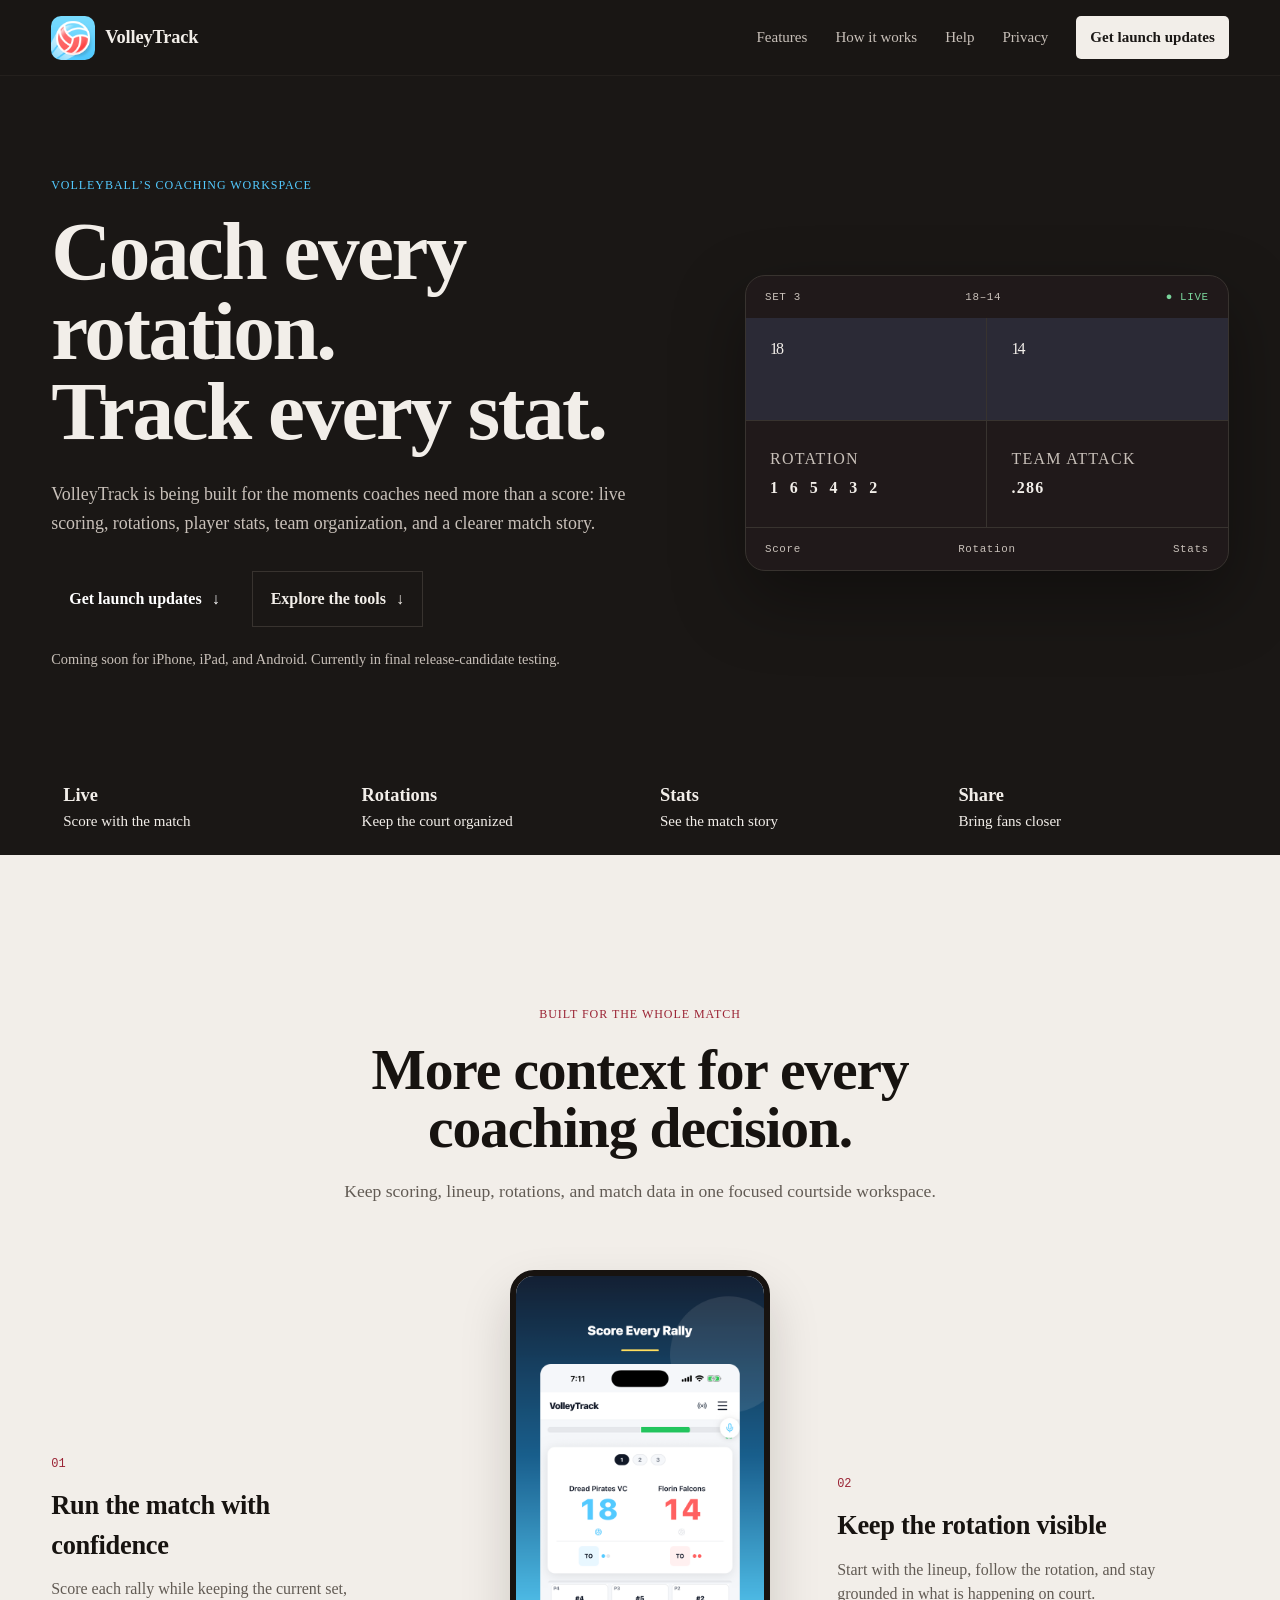
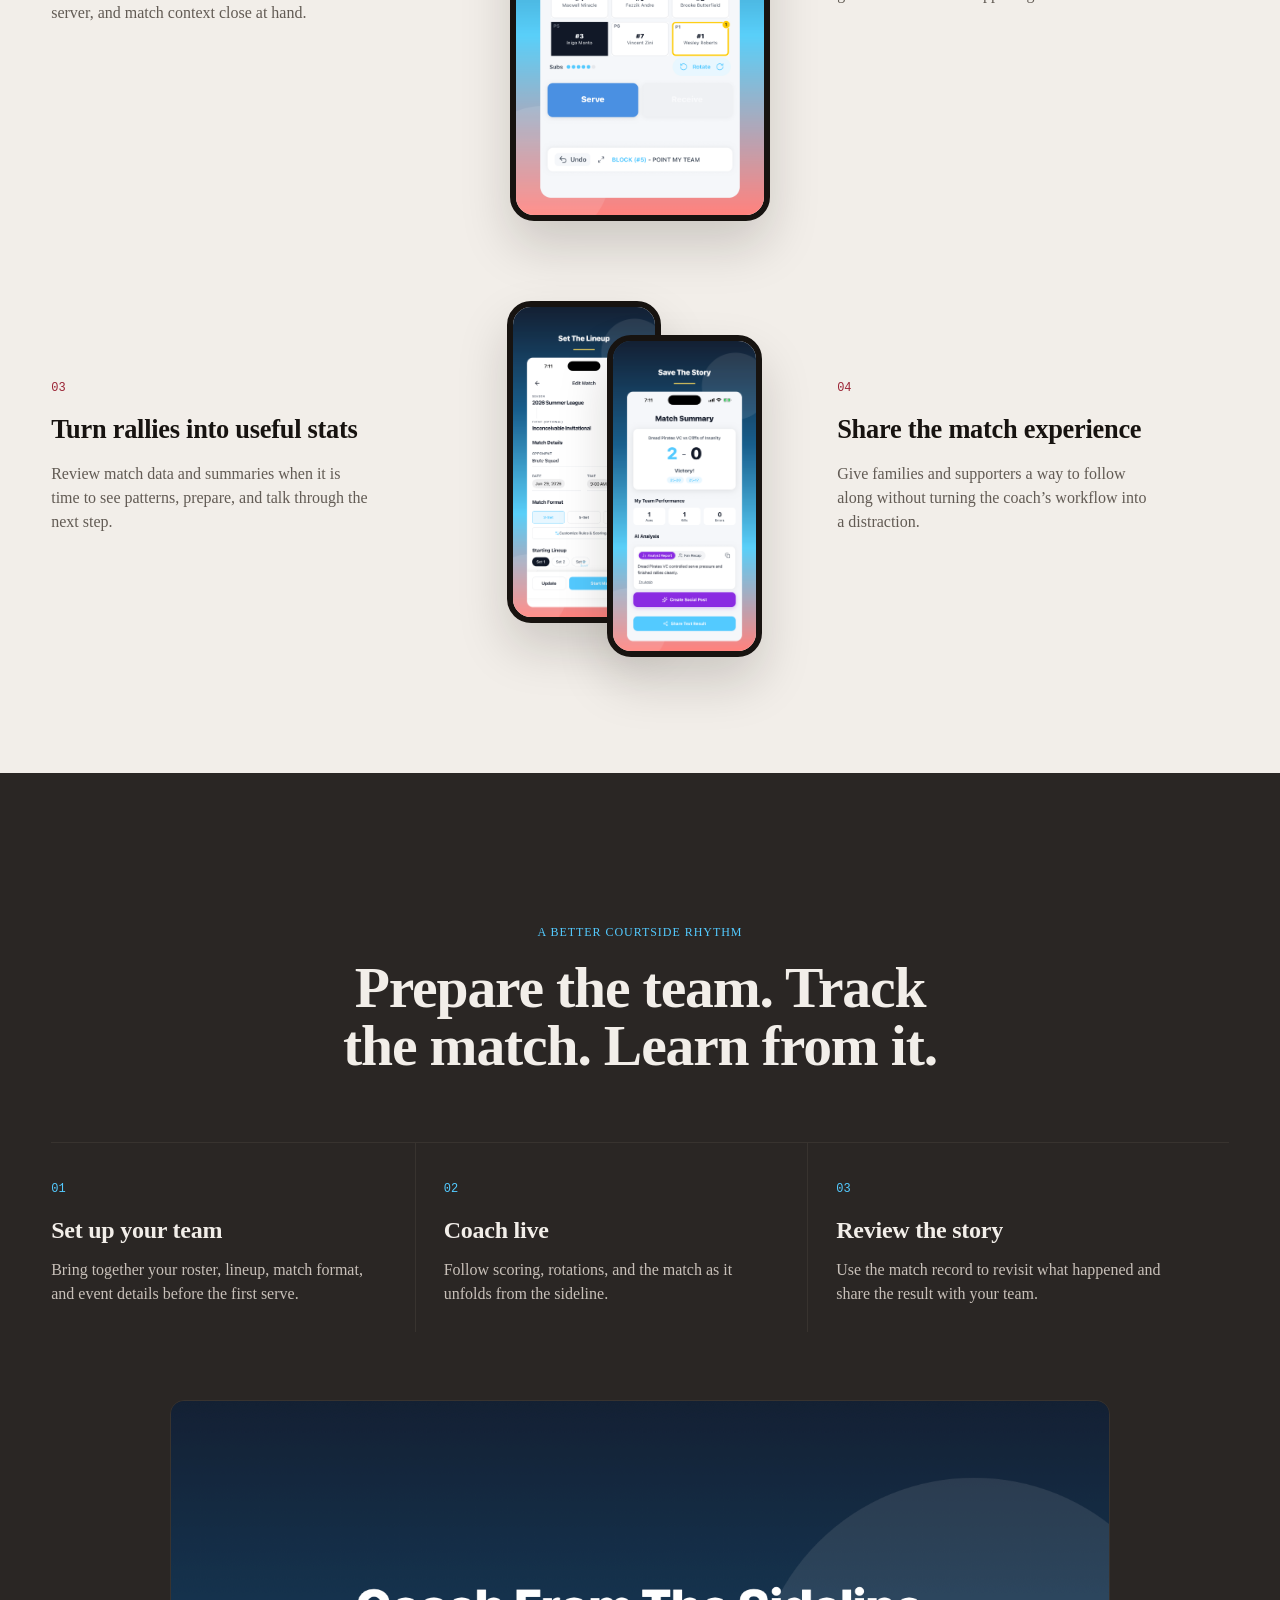
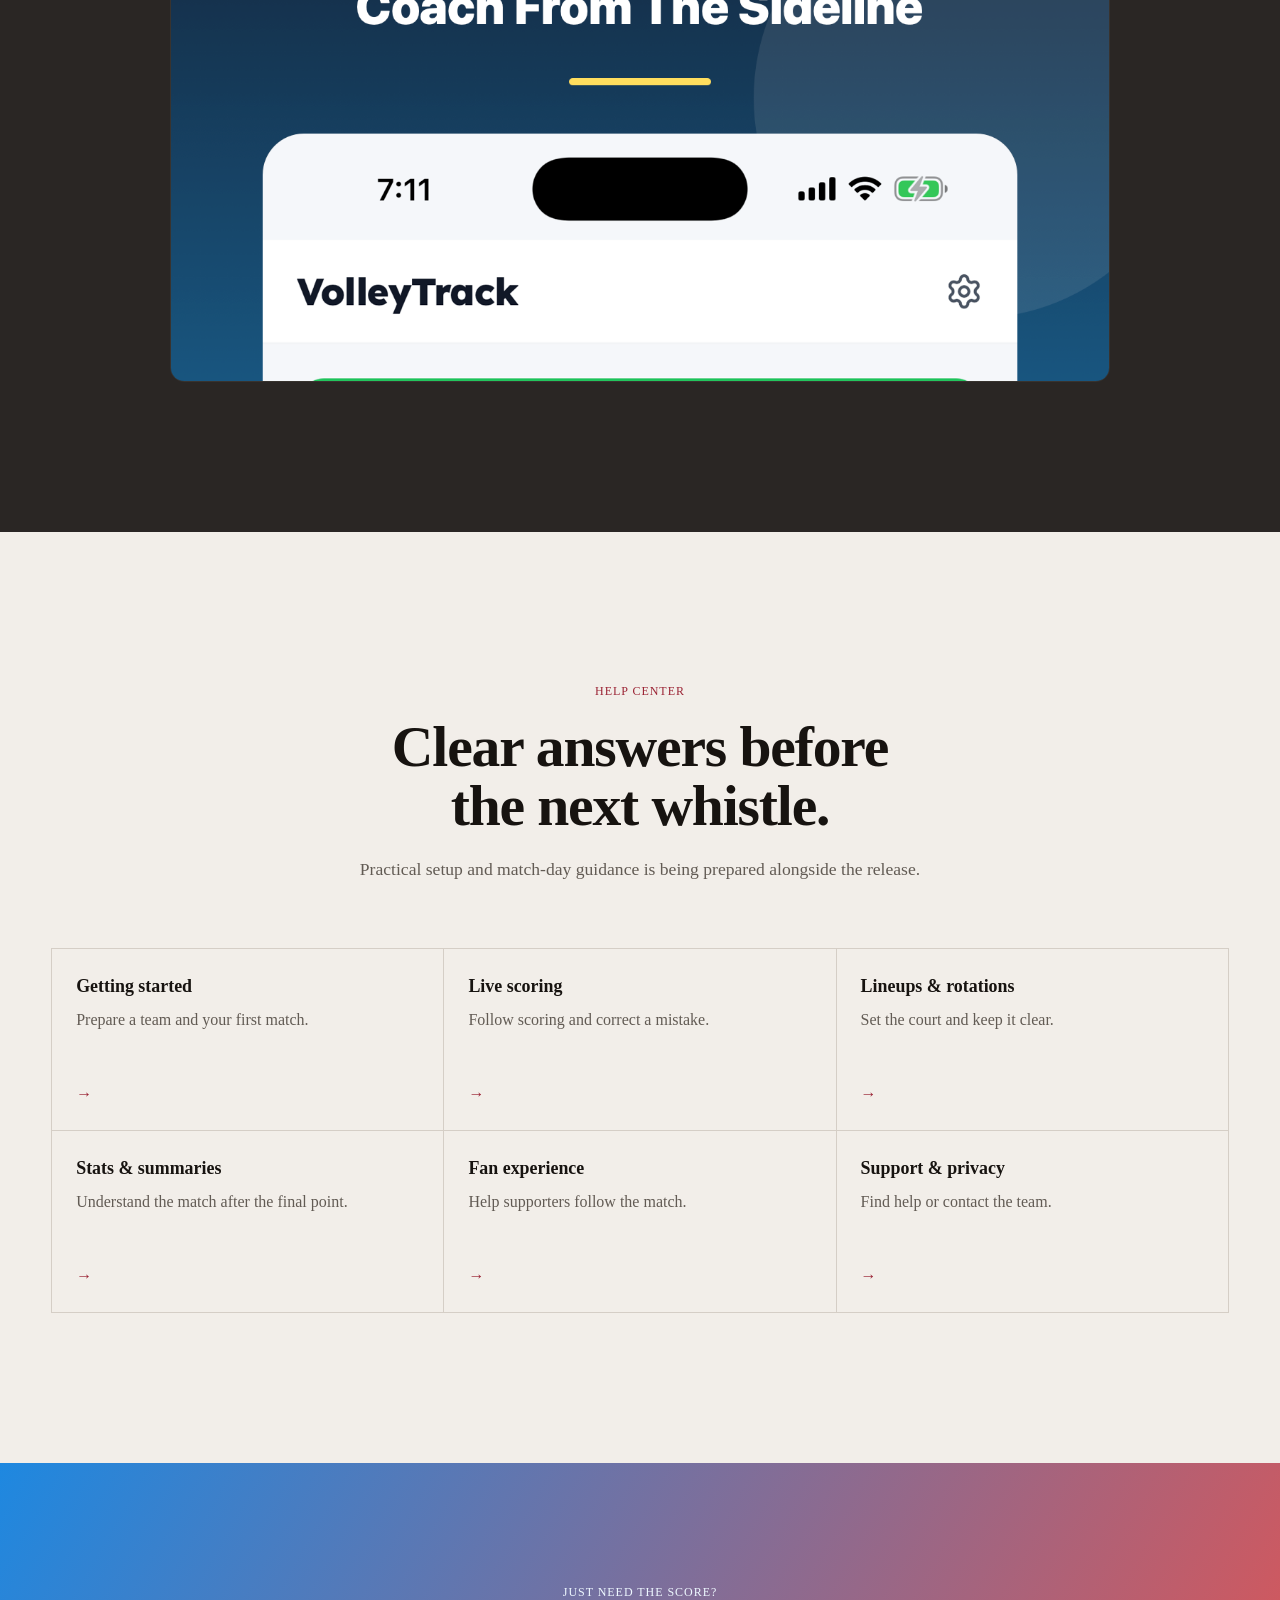
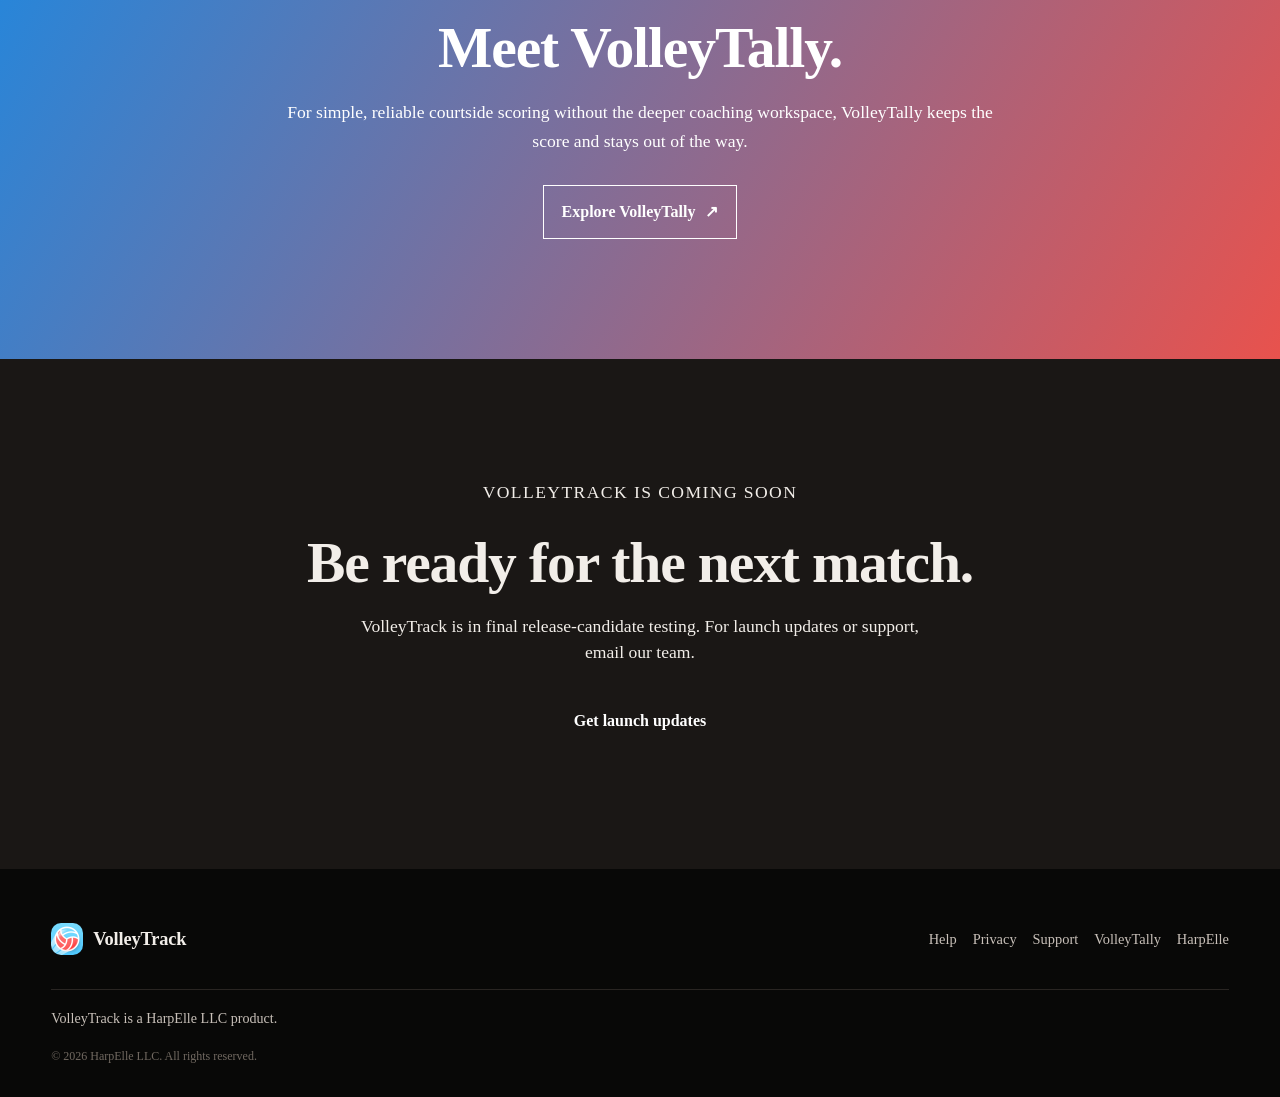
==== index.html @ b3ef06df "Publish VolleyTrack standalone site" ====
<!doctype html>
<html lang="en"><head><meta charset="utf-8"><meta name="viewport" content="width=device-width,initial-scale=1"><title>VolleyTrack | Volleyball stats, rotations, and live match tools</title><meta name="description" content="VolleyTrack is the upcoming volleyball coaching app for live scoring, rotations, player stats, match summaries, and sharing live match updates."><link rel="canonical" href="https://volleytrackapp.com/"><meta property="og:type" content="website"><meta property="og:url" content="https://volleytrackapp.com/"><meta property="og:title" content="VolleyTrack | Coach every rotation. Track every stat."><meta property="og:description" content="An upcoming volleyball coaching workspace for live scoring, rotations, stats, and match sharing."><meta name="theme-color" content="#1a1715"><link rel="icon" href="assets/images/volleytrack-icon.png"><link rel="stylesheet" href="assets/site.css"><script type="application/ld+json">{"@context":"https://schema.org","@graph":[{"@type":"Organization","name":"HarpElle LLC","url":"https://harpelle.com/"},{"@type":"SoftwareApplication","name":"VolleyTrack","applicationCategory":"SportsApplication","operatingSystem":"iOS, iPadOS, Android","url":"https://volleytrackapp.com/","description":"An upcoming volleyball coaching app for live scoring, rotations, team management, and match statistics."},{"@type":"FAQPage","mainEntity":[{"@type":"Question","name":"When will VolleyTrack be available?","acceptedAnswer":{"@type":"Answer","text":"VolleyTrack is in final release-candidate testing. Sign up for launch updates and we will share availability when it is ready."}},{"@type":"Question","name":"Is VolleyTrack for coaches?","acceptedAnswer":{"@type":"Answer","text":"VolleyTrack is designed for coaches and teams that want deeper match tracking, rotations, and statistics."}}]}]}</script></head>
<body><a class="skip-link" href="#main">Skip to content</a><header class="site-header"><a class="brand" href="/"><img src="assets/images/volleytrack-icon.png" alt="" width="44" height="44"><span>VolleyTrack</span></a><button class="menu-toggle" aria-expanded="false" aria-controls="main-nav">Menu</button><nav id="main-nav" aria-label="Main navigation"><a href="#features">Features</a><a href="#how-it-works">How it works</a><a href="help/">Help</a><a href="privacy/">Privacy</a><a class="nav-cta" href="#notify">Get launch updates</a></nav></header>
<main id="main"><section class="hero"><div class="hero-copy"><p class="hero-kicker">Volleyball’s coaching workspace</p><h1>Coach every rotation.<br>Track every stat.</h1><p class="hero-deck">VolleyTrack is being built for the moments coaches need more than a score: live scoring, rotations, player stats, team organization, and a clearer match story.</p><div class="hero-actions"><a class="button button-primary" href="#notify">Get launch updates <span aria-hidden="true">↓</span></a><a class="button button-quiet" href="#features">Explore the tools <span aria-hidden="true">↓</span></a></div><p class="coming-soon">Coming soon for iPhone, iPad, and Android. Currently in final release-candidate testing.</p></div><div class="hero-scoreboard track-board" aria-label="VolleyTrack match dashboard preview"><div class="scoreboard-top"><span>SET 3</span><span>18–14</span><span class="live">● LIVE</span></div><div class="track-grid"><strong>18</strong><strong>14</strong><div>ROTATION<br><b>1&nbsp; 6&nbsp; 5&nbsp; 4&nbsp; 3&nbsp; 2</b></div><div>TEAM ATTACK<br><b>.286</b></div></div><div class="scoreboard-bottom"><span>Score</span><span>Rotation</span><span>Stats</span></div></div></section>
<section class="trust-strip"><ul><li><strong>Live</strong>Score with the match</li><li><strong>Rotations</strong>Keep the court organized</li><li><strong>Stats</strong>See the match story</li><li><strong>Share</strong>Bring fans closer</li></ul></section>
<section id="features" class="section feature-section"><div class="section-heading"><p class="section-label">Built for the whole match</p><h2>More context for every coaching decision.</h2><p>Keep scoring, lineup, rotations, and match data in one focused courtside workspace.</p></div><div class="feature-layout"><article class="feature-copy"><span class="feature-number">01</span><h3>Run the match with confidence</h3><p>Score each rally while keeping the current set, server, and match context close at hand.</p></article><figure class="phone-shot"><img src="assets/images/score-every-rally.png" alt="VolleyTrack live scoring screen"></figure><article class="feature-copy"><span class="feature-number">02</span><h3>Keep the rotation visible</h3><p>Start with the lineup, follow the rotation, and stay grounded in what is happening on court.</p></article></div><div class="feature-layout feature-layout-reverse"><article class="feature-copy"><span class="feature-number">03</span><h3>Turn rallies into useful stats</h3><p>Review match data and summaries when it is time to see patterns, prepare, and talk through the next step.</p></article><figure class="phone-shot phone-shot-pair"><img src="assets/images/set-the-lineup.png" alt="VolleyTrack lineup setup"><img src="assets/images/match-summary.png" alt="VolleyTrack match summary"></figure><article class="feature-copy"><span class="feature-number">04</span><h3>Share the match experience</h3><p>Give families and supporters a way to follow along without turning the coach’s workflow into a distraction.</p></article></div></section>
<section id="how-it-works" class="section dark-section"><div class="section-heading"><p class="section-label">A better courtside rhythm</p><h2>Prepare the team. Track the match. Learn from it.</h2></div><ol class="steps"><li><span>01</span><h3>Set up your team</h3><p>Bring together your roster, lineup, match format, and event details before the first serve.</p></li><li><span>02</span><h3>Coach live</h3><p>Follow scoring, rotations, and the match as it unfolds from the sideline.</p></li><li><span>03</span><h3>Review the story</h3><p>Use the match record to revisit what happened and share the result with your team.</p></li></ol><figure class="wide-shot"><img src="assets/images/coach-from-the-sideline.png" alt="VolleyTrack dashboard for coaching from the sideline"></figure></section>
<section id="help" class="section help-section"><div class="section-heading"><p class="section-label">Help center</p><h2>Clear answers before the next whistle.</h2><p>Practical setup and match-day guidance is being prepared alongside the release.</p></div><div class="help-grid"><a href="help/"><strong>Getting started</strong><span>Prepare a team and your first match.</span><b>→</b></a><a href="help/"><strong>Live scoring</strong><span>Follow scoring and correct a mistake.</span><b>→</b></a><a href="help/"><strong>Lineups &amp; rotations</strong><span>Set the court and keep it clear.</span><b>→</b></a><a href="help/"><strong>Stats &amp; summaries</strong><span>Understand the match after the final point.</span><b>→</b></a><a href="help/"><strong>Fan experience</strong><span>Help supporters follow the match.</span><b>→</b></a><a href="help/"><strong>Support &amp; privacy</strong><span>Find help or contact the team.</span><b>→</b></a></div></section>
<section class="volleytally-section"><div><p class="section-label">Just need the score?</p><h2>Meet VolleyTally.</h2><p>For simple, reliable courtside scoring without the deeper coaching workspace, VolleyTally keeps the score and stays out of the way.</p><a class="button button-outline" href="https://volleytallyapp.com" target="_blank" rel="noopener">Explore VolleyTally <span>↗</span></a></div></section><section id="notify" class="final-cta"><p class="section-label">VolleyTrack is coming soon</p><h2>Be ready for the next match.</h2><p>VolleyTrack is in final release-candidate testing. For launch updates or support, email our team.</p><a class="button button-primary" href="mailto:info@volleytrackapp.com?subject=VolleyTrack%20launch%20updates">Get launch updates</a></section></main>
<footer><div class="footer-main"><a class="brand" href="/"><img src="assets/images/volleytrack-icon.png" alt="" width="32" height="32"><span>VolleyTrack</span></a><div><a href="help/">Help</a><a href="privacy/">Privacy</a><a href="mailto:info@volleytrackapp.com">Support</a><a href="https://volleytallyapp.com" target="_blank" rel="noopener">VolleyTally</a><a href="https://harpelle.com/" target="_blank" rel="noopener">HarpElle</a></div></div><p>VolleyTrack is a HarpElle LLC product.</p><p class="footer-note">© 2026 HarpElle LLC. All rights reserved.</p></footer><script src="assets/site.js"></script></body></html>
---- assets/site.css ----
@import url('../tokens/colors.css');
@import url('../tokens/spacing.css');
@import url('../tokens/fonts.css');
@import url('../tokens/typography.css');
@import url('../tokens/elevation.css');

:root { --court:var(--bg-court); --surface:var(--surface-court); --raised:#1d1a18; --line:var(--border-court); --ink:var(--text-court); --muted:var(--text-court-muted); --red:var(--coral-fill); --blue:var(--azure-fill); --max:1180px; --pad:clamp(20px,4vw,56px); }
* { box-sizing:border-box; }
html { scroll-behavior:smooth; }
body { margin:0; background:var(--court); color:var(--ink); font-family:var(--font-ui); line-height:1.5; }
a { color:inherit; } img { max-width:100%; display:block; } .skip-link { position:fixed; z-index:20; top:10px; left:10px; transform:translateY(-150%); background:#fff; color:#000; padding:10px 14px; border-radius:6px; } .skip-link:focus { transform:none; }
.site-header { width:100%; margin:auto; padding-inline:max(var(--pad),calc((100vw - var(--max))/2)); display:flex; min-height:76px; align-items:center; justify-content:space-between; gap:30px; position:sticky; top:0; z-index:10; background:rgba(14,13,12,.94); backdrop-filter:blur(14px); border-bottom:1px solid rgba(42,37,33,.7); }
.brand { display:inline-flex; gap:10px; align-items:center; color:var(--ink); font-weight:700; text-decoration:none; letter-spacing:-.03em; font-size:1.15rem; } .brand img { border-radius:10px; }
nav { display:flex; gap:28px; align-items:center; } nav a { color:var(--muted); text-decoration:none; font-size:.94rem; } nav a:hover, nav a:focus-visible { color:var(--ink); } .nav-cta { padding:10px 14px; color:var(--court); background:var(--ink); border-radius:5px; font-weight:700; } .menu-toggle { display:none; }
.hero { width:min(var(--max),calc(100% - 2*var(--pad))); margin:0 auto; min-height:620px; display:grid; grid-template-columns:1.1fr .9fr; gap:clamp(40px,8vw,120px); align-items:center; padding:clamp(54px,8vw,100px) 0 90px; }
.hero-kicker,.section-label { color:var(--gold); font-size:.75rem; letter-spacing:.08em; margin:0 0 18px; text-transform:uppercase; } h1,h2,h3,p { margin-top:0; } h1,h2 { text-wrap:balance; } p { text-wrap:pretty; } h1 { max-width:700px; font-size:clamp(3rem,6.5vw,6.7rem); letter-spacing:-.075em; line-height:.91; margin-bottom:28px; } .hero-deck { color:var(--muted); max-width:580px; font-size:clamp(1.05rem,1.4vw,1.25rem); line-height:1.65; }
.hero-actions { display:flex; flex-wrap:wrap; gap:14px; margin-top:32px; } .button { align-items:center; border-radius:var(--radius-button); display:inline-flex; font-weight:700; gap:10px; min-height:48px; padding:14px 18px; text-decoration:none; transition:opacity 120ms ease,transform 120ms ease,background 120ms ease; } .button-primary { background:var(--action); color:#fff; min-height:56px; } .button-quiet { border:1px solid var(--line); color:var(--ink); } .button-outline { border:1px solid var(--ink); color:var(--ink); margin-top:12px; } .button:hover { transform:translateY(-2px); } a:focus-visible,button:focus-visible,summary:focus-visible { outline:3px solid var(--action); outline-offset:3px; }
.proof-list { display:flex; flex-wrap:wrap; gap:8px 20px; padding:0; margin:32px 0 0; list-style:none; color:var(--muted); font-size:.86rem; } .proof-list li::before { content:'✓'; color:var(--gold); font-weight:700; margin-right:7px; }
.hero-scoreboard { background:var(--surface); border:1px solid var(--line); border-radius:20px; box-shadow:0 28px 70px rgba(0,0,0,.35); overflow:hidden; transform:rotate(2deg); } .scoreboard-top,.scoreboard-bottom { display:flex; justify-content:space-between; padding:15px 19px; color:var(--muted); font:500 .68rem 'DM Mono',monospace; letter-spacing:.06em; } .scoreboard-top span:last-child { color:var(--gold); } .scoreboard-bottom { border-top:1px solid var(--line); } .score-panels { display:grid; grid-template-columns:1fr 1fr; gap:8px; padding:8px; } .team-panel { min-height:230px; display:flex; flex-direction:column; justify-content:space-between; padding:22px; border-radius:13px; } .team-panel-home { background:linear-gradient(145deg,#ee334e,#a61c35); } .team-panel-away { background:linear-gradient(145deg,#0081c8,#005e95); } .team-name,.serve-dot { font:500 .72rem 'DM Mono',monospace; letter-spacing:.1em; } .team-panel strong { align-self:center; font:700 clamp(5rem,11vw,8rem) 'DM Mono',monospace; line-height:.9; letter-spacing:-.12em; } .serve-dot::before { content:'●'; margin-right:6px; font-size:.65rem; }
.intro-band { border-top:1px solid var(--line); border-bottom:1px solid var(--line); padding:22px var(--pad); text-align:center; background:#12100f; } .intro-band p { color:var(--muted); margin:0; font-size:clamp(1rem,1.8vw,1.3rem); }
.section { padding:clamp(76px,12vw,150px) var(--pad); } .section-heading { margin:0 auto 66px; max-width:700px; text-align:center; } h2 { font-size:clamp(2.4rem,4.5vw,4.8rem); letter-spacing:-.065em; line-height:.98; margin-bottom:20px; } .section-heading > p:not(.section-label) { color:var(--muted); font-size:1.1rem; }
.feature-section { background:#f2eee9; color:#171310; } .feature-section .section-label { color:#9b2435; } .feature-section .section-heading > p:not(.section-label) { color:#625b54; } .feature-layout { width:min(var(--max),100%); margin:0 auto; display:grid; grid-template-columns:1fr minmax(240px,.68fr) 1fr; align-items:center; gap:clamp(28px,5vw,72px); } .feature-layout + .feature-layout { margin-top:80px; } .feature-copy { max-width:330px; } .feature-copy h3 { font-size:1.65rem; letter-spacing:-.045em; margin:12px 0; } .feature-copy p { color:#625b54; } .feature-copy a { color:#171310; font-weight:700; text-underline-offset:5px; } .feature-number { color:#9b2435; font:500 .75rem 'DM Mono',monospace; } .feature-copy-muted { opacity:.6; } .phone-shot { justify-self:center; margin:0; max-width:260px; } .phone-shot img { border-radius:24px; border:6px solid #171310; box-shadow:0 25px 50px rgba(24,15,9,.17); } .phone-shot-pair { max-width:390px; display:flex; align-items:center; gap:0; } .phone-shot-pair img { width:58%; } .phone-shot-pair img+img { width:58%; margin-left:-54px; transform:translateY(34px); }
.dark-section { background:var(--raised); } .steps { width:min(var(--max),100%); margin:0 auto 68px; padding:0; list-style:none; border-top:1px solid var(--line); display:grid; grid-template-columns:repeat(3,1fr); } .steps li { padding:32px 28px 10px 0; border-right:1px solid var(--line); margin-right:28px; } .steps li:last-child { border:0; } .steps span { color:var(--gold); font:500 .75rem 'DM Mono',monospace; } .steps h3 { font-size:1.5rem; margin:13px 0 10px; letter-spacing:-.04em; } .steps p { color:var(--muted); } .wide-shot { width:min(940px,100%); margin:0 auto; overflow:hidden; border-radius:14px; border:1px solid var(--line); } .wide-shot img { width:100%; max-height:530px; object-fit:cover; object-position:center; }
.help-section { background:#f2eee9; color:#171310; } .help-section .section-label { color:#9b2435; } .help-section .section-heading > p:not(.section-label) { color:#625b54; } .help-grid { width:min(var(--max),100%); margin:auto; display:grid; grid-template-columns:repeat(3,1fr); border-top:1px solid #d5cec6; border-left:1px solid #d5cec6; } .help-grid a { min-height:182px; padding:24px; border-right:1px solid #d5cec6; border-bottom:1px solid #d5cec6; text-decoration:none; display:flex; flex-direction:column; gap:8px; transition:background .2s; } .help-grid a:hover { background:#fff; } .help-grid strong { font-size:1.12rem; } .help-grid span { color:#625b54; } .help-grid b { margin-top:auto; color:#9b2435; } .faq { width:min(760px,100%); margin:90px auto 0; } .faq h3 { font-size:1.5rem; letter-spacing:-.04em; } details { border-top:1px solid #d5cec6; padding:18px 0; } details:last-child { border-bottom:1px solid #d5cec6; } summary { cursor:pointer; font-weight:700; } details p { color:#625b54; margin:14px 30px 0 0; }
.volleytrack-section { background:var(--blue); padding:clamp(70px,10vw,120px) var(--pad); } .volleytrack-section > div { margin:auto; max-width:720px; text-align:center; } .volleytrack-section img { border-radius:17px; margin:0 auto 25px; } .volleytrack-section .section-label { color:#d8efff; } .volleytrack-section h2 { max-width:620px; margin-inline:auto; } .volleytrack-section p:not(.section-label) { color:#d8efff; font-size:1.1rem; line-height:1.65; }
footer { padding:54px var(--pad) 32px; background:#080807; } .footer-main { width:min(var(--max),100%); display:flex; justify-content:space-between; gap:30px; margin:auto; padding-bottom:34px; border-bottom:1px solid #292522; } .footer-main div { display:flex; flex-wrap:wrap; gap:16px; align-items:center; } .footer-main a:not(.brand) { color:var(--muted); text-decoration:none; font-size:.9rem; } footer > p { width:min(var(--max),100%); margin:18px auto 0; color:var(--muted); font-size:.88rem; } footer .footer-note { color:#716961; font-size:.75rem; }
.help-page { background:#f2eee9; color:#171310; } .help-page .site-header { border-bottom:1px solid #d5cec6; } .help-page .brand { color:#171310; } .help-nav a { color:#625b54; }.article-wrap { width:min(760px,calc(100% - 2*var(--pad))); margin:0 auto; padding:clamp(60px,10vw,120px) 0; }.article-wrap h1 { font-size:clamp(3rem,6vw,5.4rem); line-height:.95; margin:12px 0 24px; }.article-lead { color:#625b54; font-size:1.2rem; line-height:1.7; margin-bottom:56px; }.article-wrap h2 { color:#171310; font-size:1.65rem; line-height:1.1; letter-spacing:-.04em; margin:48px 0 12px; }.article-wrap p,.article-wrap li { color:#4d4640; font-size:1.03rem; line-height:1.75; }.article-wrap ol,.article-wrap ul { padding-left:25px; }.article-wrap a { color:#8e2031; font-weight:700; text-underline-offset:4px; }.back { display:inline-block; font-size:.9rem; margin-bottom:35px; text-decoration:none; }.help-page footer { background:#171310; }
.visually-hidden { position:absolute; width:1px; height:1px; padding:0; margin:-1px; overflow:hidden; clip:rect(0,0,0,0); white-space:nowrap; border:0; }.help-grid [hidden] { display:none; }
@media (max-width:760px) { .site-header { min-height:72px; } .menu-toggle { display:block; background:none; border:1px solid var(--line); color:var(--ink); padding:9px 12px; border-radius:5px; font:600 .82rem 'DM Sans',sans-serif; } nav { display:none; position:absolute; z-index:5; left:var(--pad); right:var(--pad); top:68px; padding:18px; background:#1b1816; border:1px solid var(--line); border-radius:10px; flex-direction:column; align-items:stretch; gap:16px; } nav.open { display:flex; } .nav-cta { text-align:center; } .hero { grid-template-columns:1fr; padding-top:55px; } .hero-scoreboard { width:min(440px,100%); margin:auto; transform:rotate(0); } .team-panel { min-height:190px; } .feature-layout,.feature-layout.feature-layout-reverse { grid-template-columns:1fr; gap:30px; } .feature-copy { max-width:550px; margin:auto; text-align:center; } .feature-layout-reverse .phone-shot { order:2; } .steps,.help-grid { grid-template-columns:1fr; } .steps li { border-right:0; border-bottom:1px solid var(--line); margin:0; padding:25px 0; } .help-grid { border-right:1px solid #d5cec6; } .help-grid a { min-height:130px; } .footer-main { flex-direction:column; } }
@media (prefers-reduced-motion:reduce) { html { scroll-behavior:auto; } .button { transition:none; } }

/* VolleyApp site additions from the Claude Design implementation spec. */
.store-badges { display:flex; flex-wrap:wrap; gap:10px; margin-top:24px; align-items:center; }.store-badges a { display:inline-flex; min-height:44px; align-items:center; }.store-badges img { height:44px; width:auto; }.trust-strip { background:var(--bg-light); color:var(--text-light); border-bottom:1px solid var(--border-light); }.trust-strip ul { width:min(var(--max),calc(100% - 2*var(--pad))); margin:0 auto; padding:22px 0; list-style:none; display:grid; grid-template-columns:repeat(4,1fr); gap:16px; }.trust-strip li { border-left:2px solid var(--action); padding-left:12px; font-size:.94rem; }.trust-strip strong { display:block; font-family:var(--font-numeral); font-size:1.15rem; }.image-band { min-height:380px; display:flex; align-items:end; padding:clamp(36px,6vw,72px) var(--pad); background:linear-gradient(90deg,rgba(14,13,12,.92) 0%,rgba(14,13,12,.52) 44%,rgba(14,13,12,.04) 76%),url('images/ipad-courtside.jpg') center/cover; }.image-band div { width:min(570px,100%); }.image-band h2 { max-width:520px; }.image-band p { color:var(--text-court-muted); font-size:1.1rem; }.final-cta { padding:clamp(64px,10vw,120px) var(--pad); background:var(--bg-court); text-align:center; }.final-cta p { max-width:560px; margin:0 auto 28px; color:var(--text-court-muted); font-size:1.1rem; }.final-cta .store-badges { justify-content:center; }.help-search { width:min(640px,100%); min-height:48px; padding:0 16px; border-radius:var(--radius-button); border:1px solid var(--border-court); background:#fff; color:var(--text-light); font:inherit; }.help-search:focus { outline:3px solid var(--action); outline-offset:3px; }.help-hero { background:var(--bg-court); color:var(--text-court); padding:64px var(--pad); }.help-hero > div { width:min(760px,100%); margin:auto; }.breadcrumb { color:var(--text-court-muted); font-size:.9rem; margin-bottom:20px; }.breadcrumb a { color:inherit; }.help-article-grid { display:grid; grid-template-columns:minmax(0,1fr) 240px; gap:56px; }.article-aside { border-left:1px solid #d5cec6; padding-left:24px; }.article-aside h2 { font-size:1rem; margin-top:0; }.article-aside a { display:block; margin:10px 0; }.numbered-steps { counter-reset:steps; list-style:none; padding:0; border-left:1px solid #d5cec6; }.numbered-steps li { counter-increment:steps; position:relative; padding:0 0 28px 38px; }.numbered-steps li::before { content:counter(steps); position:absolute; left:-15px; top:0; width:28px; height:28px; display:grid; place-items:center; border-radius:50%; background:var(--action); color:#fff; font:600 .75rem var(--font-numeral); }.callout { background:#eef5fa; border-left:3px solid var(--action); padding:16px; color:#394d5b; }.helpful { display:flex; align-items:center; gap:10px; margin-top:44px; padding-top:24px; border-top:1px solid #d5cec6; }.helpful button { min-width:44px; min-height:36px; background:#fff; border:1px solid #d5cec6; border-radius:8px; font:inherit; }.helpful button:hover { background:#f3f1ee; }
@media (max-width:760px) { .site-header { padding-inline:var(--pad); }.trust-strip ul { grid-template-columns:1fr 1fr; }.store-badges a,.store-badges img { height:42px; }.image-band { min-height:430px; background:linear-gradient(90deg,rgba(14,13,12,.93),rgba(14,13,12,.48)),url('images/ipad-courtside.jpg') center/cover; }.help-article-grid { grid-template-columns:1fr; gap:32px; }.article-aside { border-left:0; border-top:1px solid #d5cec6; padding:22px 0 0; } }

/* System UI needs gentler display tracking than the original mock reference. */
.brand { letter-spacing:-.01em; }
h1 { letter-spacing:-.03em; line-height:.96; }
h2 { letter-spacing:-.02em; line-height:1.02; }
.feature-copy h3,.steps h3,.faq h3,.article-wrap h2 { letter-spacing:-.01em; }

/* VolleyTrack: the warm-dark, data-dense VolleyApp tier. */
:root { --court:#1a1715; --surface:#20191a; --raised:#2a2624; --line:#38332f; --ink:#f2eee9; --muted:#c8c0b9; --gold:#53caff; }
.site-header{background:rgba(26,23,21,.94);}.hero-scoreboard{transform:rotate(0);}.track-board{padding:0}.track-grid{display:grid;grid-template-columns:1fr 1fr;gap:1px;background:var(--line);}.track-grid>*{margin:0;padding:24px;background:#20191a;min-height:102px}.track-grid>strong{font:700 clamp(4rem,9vw,6.6rem) var(--font-numeral);letter-spacing:-.12em;line-height:.9;background:#2b2a36}.track-grid div{color:var(--muted);font:500 .72rem var(--font-numeral);line-height:1.8;letter-spacing:.08em}.track-grid b{color:#f2eee9;font-size:1rem}.live{color:#79d49b!important}.coming-soon{margin:22px 0 0;color:#c8c0b9;font-size:.9rem}.feature-section,.help-section{background:#f2eee9}.volleytally-section{background:linear-gradient(120deg,#1e88e0,#e8524d);padding:clamp(70px,10vw,120px) var(--pad);color:#fff}.volleytally-section>div{max-width:720px;margin:auto;text-align:center}.volleytally-section .section-label{color:#eef8ff}.volleytally-section p:not(.section-label){color:#fff;font-size:1.1rem;line-height:1.65}.volleytally-section .button-outline{border-color:#fff;color:#fff}.wide-shot img{max-height:580px;object-fit:cover;object-position:top}.image-band{display:none}
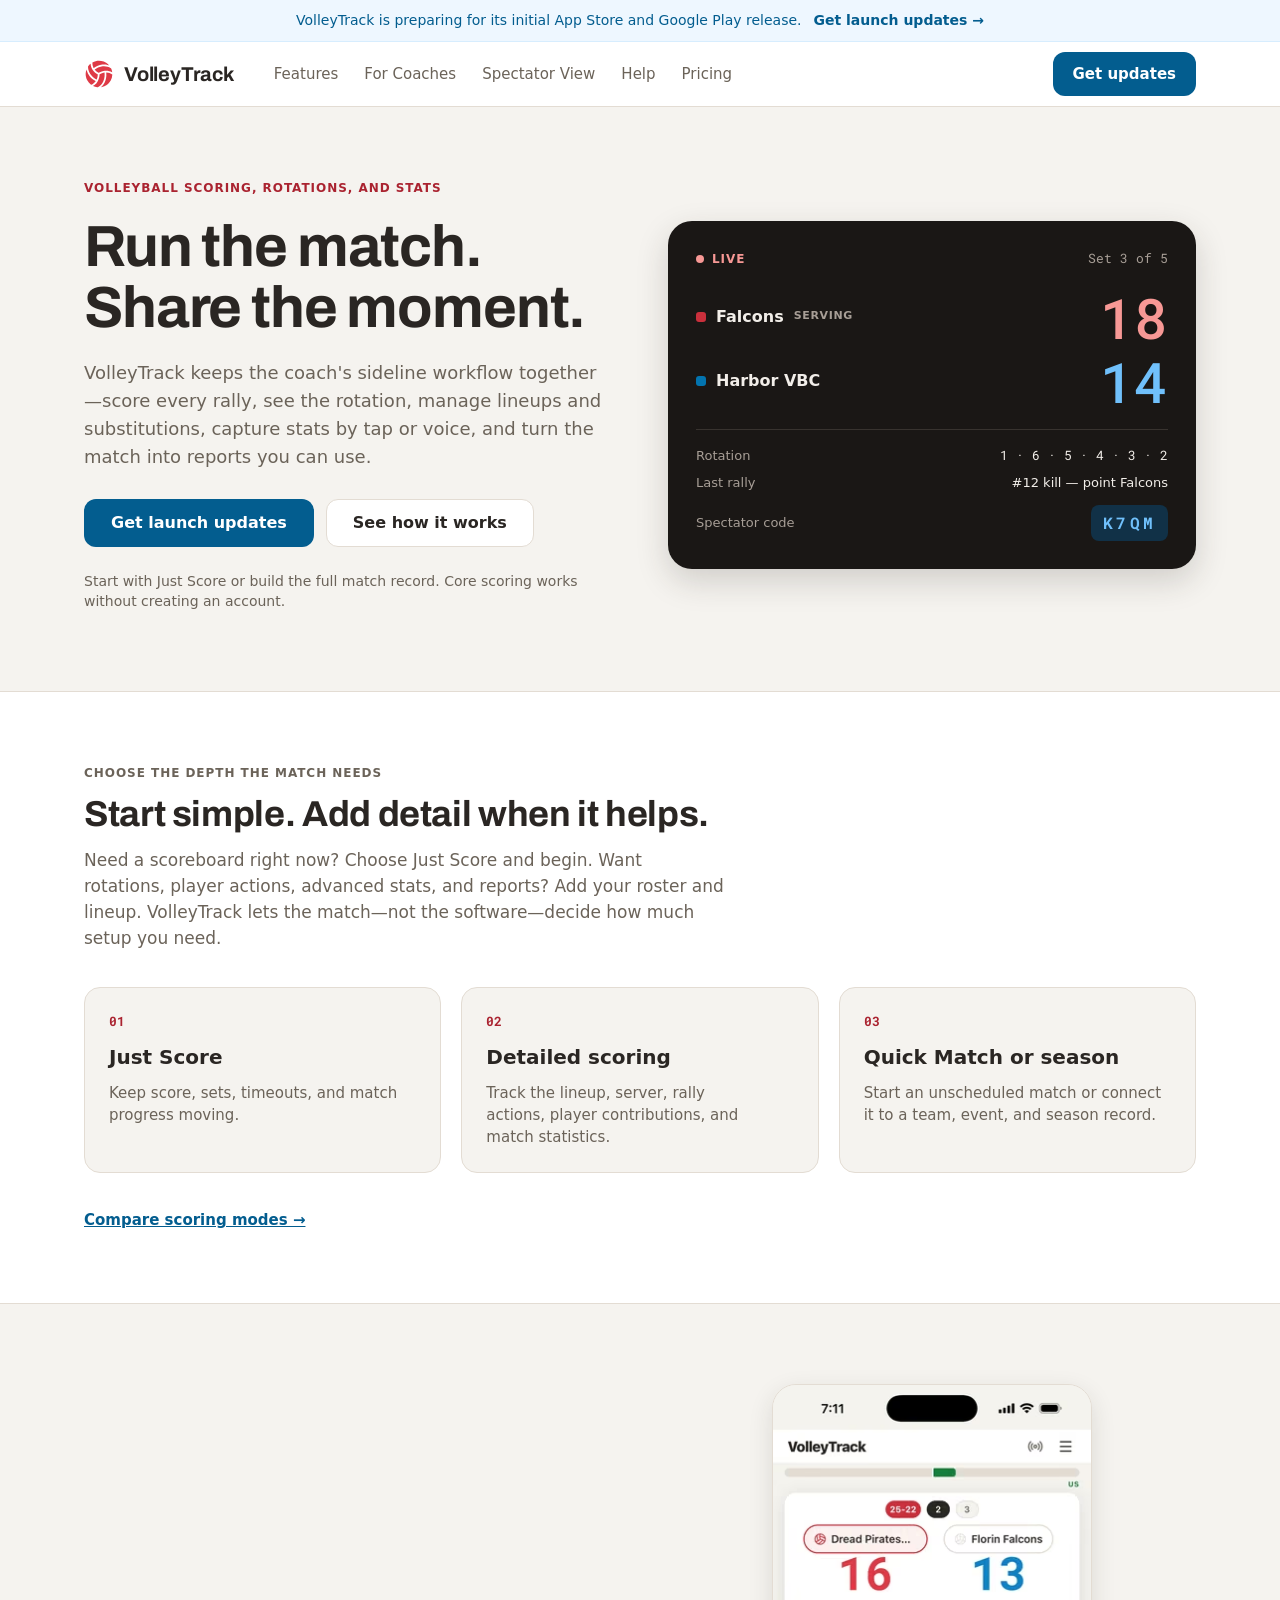
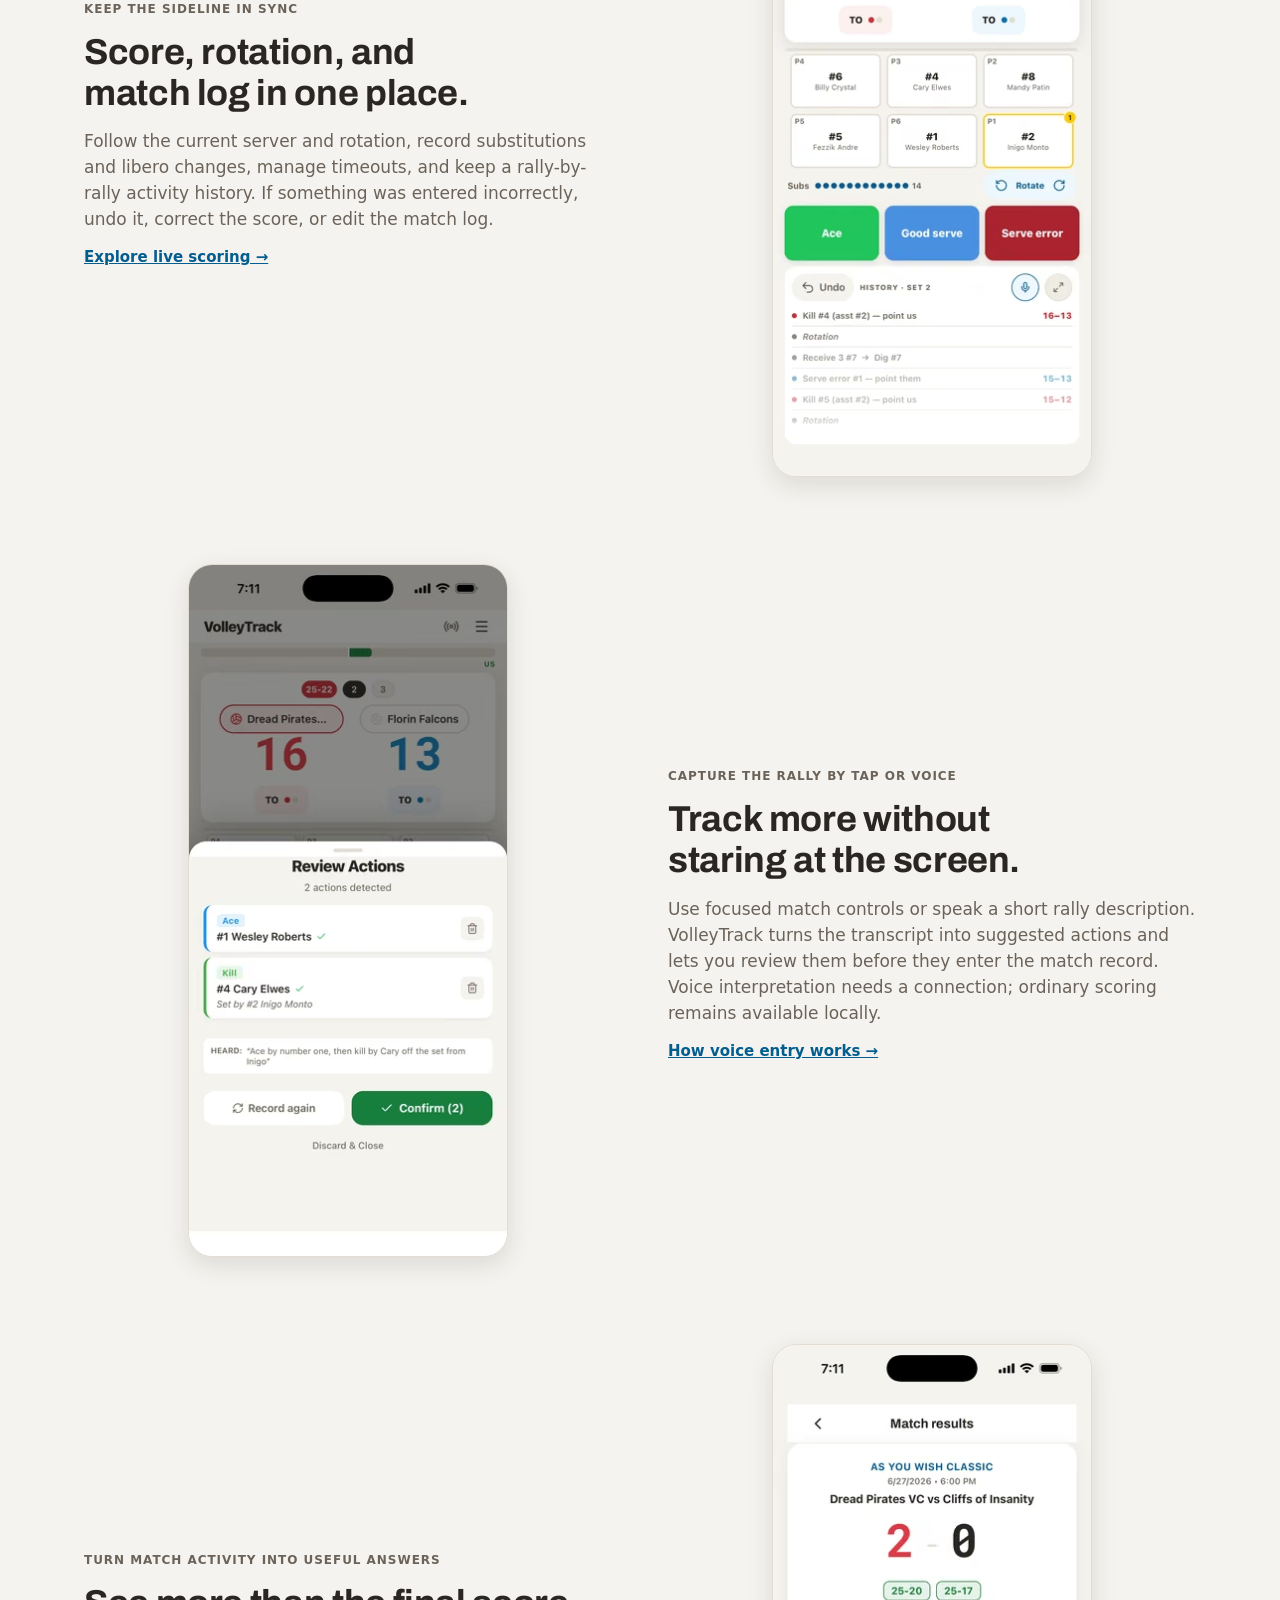
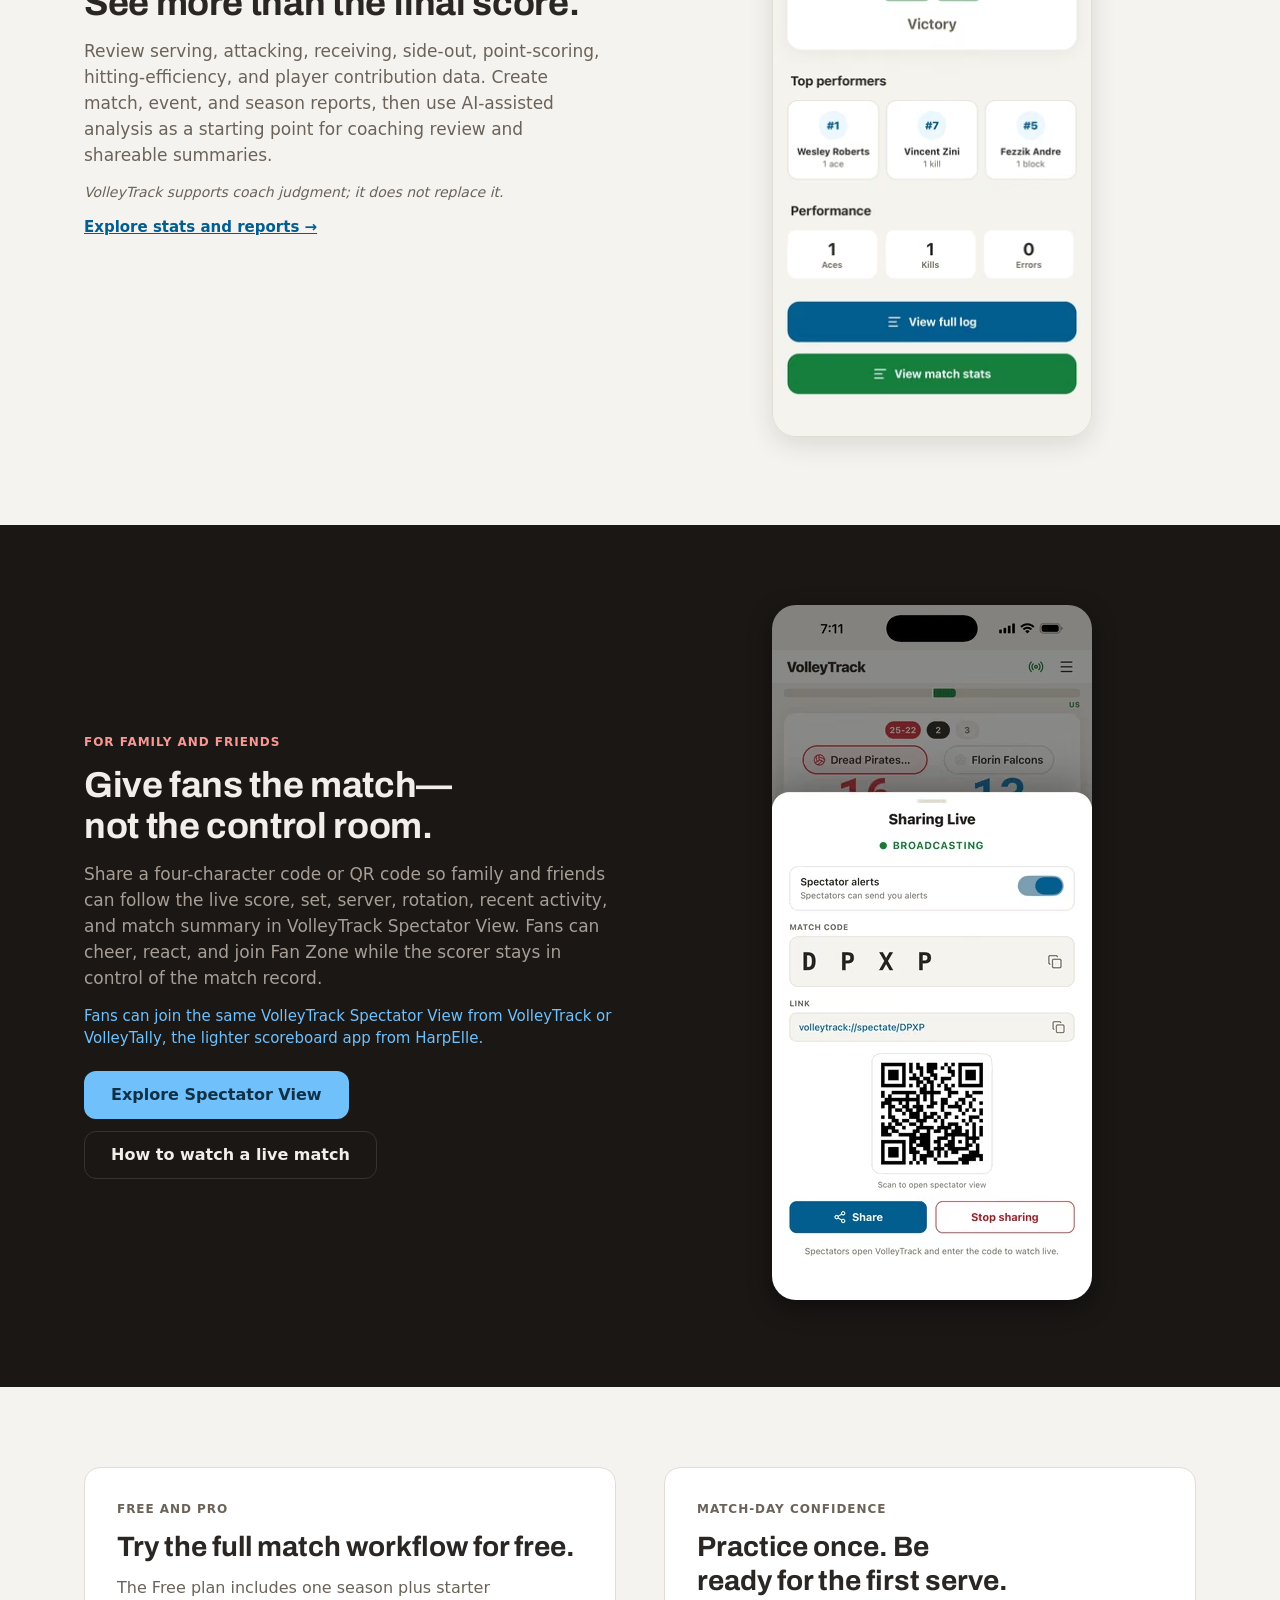
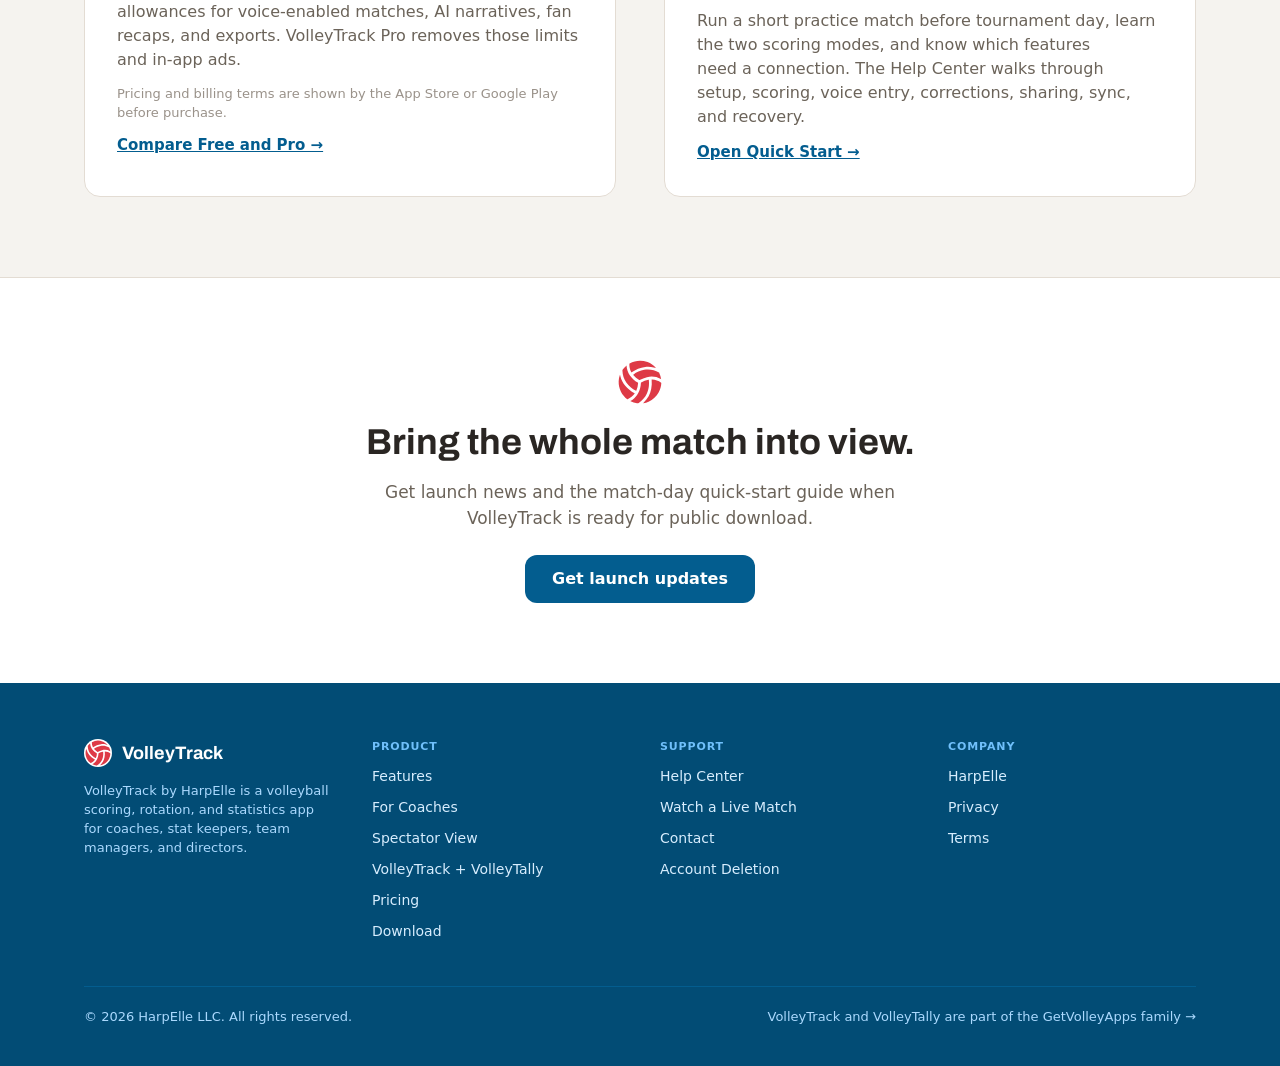
==== commit 6fb18eeb: "Rebuild volleytrackapp.com from the Claude Design redesign (prelaunch) Implements the VolleyTrack We" ====
--- a/index.html
+++ b/index.html
@@ -1,10 +1,286 @@
 <!doctype html>
-<html lang="en"><head><meta charset="utf-8"><meta name="viewport" content="width=device-width,initial-scale=1"><title>VolleyTrack | Volleyball stats, rotations, and live match tools</title><meta name="description" content="VolleyTrack is the upcoming volleyball coaching app for live scoring, rotations, player stats, match summaries, and sharing live match updates."><link rel="canonical" href="https://volleytrackapp.com/"><meta property="og:type" content="website"><meta property="og:url" content="https://volleytrackapp.com/"><meta property="og:title" content="VolleyTrack | Coach every rotation. Track every stat."><meta property="og:description" content="An upcoming volleyball coaching workspace for live scoring, rotations, stats, and match sharing."><meta name="theme-color" content="#1a1715"><link rel="icon" href="assets/images/volleytrack-icon.png"><link rel="stylesheet" href="assets/site.css"><script type="application/ld+json">{"@context":"https://schema.org","@graph":[{"@type":"Organization","name":"HarpElle LLC","url":"https://harpelle.com/"},{"@type":"SoftwareApplication","name":"VolleyTrack","applicationCategory":"SportsApplication","operatingSystem":"iOS, iPadOS, Android","url":"https://volleytrackapp.com/","description":"An upcoming volleyball coaching app for live scoring, rotations, team management, and match statistics."},{"@type":"FAQPage","mainEntity":[{"@type":"Question","name":"When will VolleyTrack be available?","acceptedAnswer":{"@type":"Answer","text":"VolleyTrack is in final release-candidate testing. Sign up for launch updates and we will share availability when it is ready."}},{"@type":"Question","name":"Is VolleyTrack for coaches?","acceptedAnswer":{"@type":"Answer","text":"VolleyTrack is designed for coaches and teams that want deeper match tracking, rotations, and statistics."}}]}]}</script></head>
-<body><a class="skip-link" href="#main">Skip to content</a><header class="site-header"><a class="brand" href="/"><img src="assets/images/volleytrack-icon.png" alt="" width="44" height="44"><span>VolleyTrack</span></a><button class="menu-toggle" aria-expanded="false" aria-controls="main-nav">Menu</button><nav id="main-nav" aria-label="Main navigation"><a href="#features">Features</a><a href="#how-it-works">How it works</a><a href="help/">Help</a><a href="privacy/">Privacy</a><a class="nav-cta" href="#notify">Get launch updates</a></nav></header>
-<main id="main"><section class="hero"><div class="hero-copy"><p class="hero-kicker">Volleyball’s coaching workspace</p><h1>Coach every rotation.<br>Track every stat.</h1><p class="hero-deck">VolleyTrack is being built for the moments coaches need more than a score: live scoring, rotations, player stats, team organization, and a clearer match story.</p><div class="hero-actions"><a class="button button-primary" href="#notify">Get launch updates <span aria-hidden="true">↓</span></a><a class="button button-quiet" href="#features">Explore the tools <span aria-hidden="true">↓</span></a></div><p class="coming-soon">Coming soon for iPhone, iPad, and Android. Currently in final release-candidate testing.</p></div><div class="hero-scoreboard track-board" aria-label="VolleyTrack match dashboard preview"><div class="scoreboard-top"><span>SET 3</span><span>18–14</span><span class="live">● LIVE</span></div><div class="track-grid"><strong>18</strong><strong>14</strong><div>ROTATION<br><b>1&nbsp; 6&nbsp; 5&nbsp; 4&nbsp; 3&nbsp; 2</b></div><div>TEAM ATTACK<br><b>.286</b></div></div><div class="scoreboard-bottom"><span>Score</span><span>Rotation</span><span>Stats</span></div></div></section>
-<section class="trust-strip"><ul><li><strong>Live</strong>Score with the match</li><li><strong>Rotations</strong>Keep the court organized</li><li><strong>Stats</strong>See the match story</li><li><strong>Share</strong>Bring fans closer</li></ul></section>
-<section id="features" class="section feature-section"><div class="section-heading"><p class="section-label">Built for the whole match</p><h2>More context for every coaching decision.</h2><p>Keep scoring, lineup, rotations, and match data in one focused courtside workspace.</p></div><div class="feature-layout"><article class="feature-copy"><span class="feature-number">01</span><h3>Run the match with confidence</h3><p>Score each rally while keeping the current set, server, and match context close at hand.</p></article><figure class="phone-shot"><img src="assets/images/score-every-rally.png" alt="VolleyTrack live scoring screen"></figure><article class="feature-copy"><span class="feature-number">02</span><h3>Keep the rotation visible</h3><p>Start with the lineup, follow the rotation, and stay grounded in what is happening on court.</p></article></div><div class="feature-layout feature-layout-reverse"><article class="feature-copy"><span class="feature-number">03</span><h3>Turn rallies into useful stats</h3><p>Review match data and summaries when it is time to see patterns, prepare, and talk through the next step.</p></article><figure class="phone-shot phone-shot-pair"><img src="assets/images/set-the-lineup.png" alt="VolleyTrack lineup setup"><img src="assets/images/match-summary.png" alt="VolleyTrack match summary"></figure><article class="feature-copy"><span class="feature-number">04</span><h3>Share the match experience</h3><p>Give families and supporters a way to follow along without turning the coach’s workflow into a distraction.</p></article></div></section>
-<section id="how-it-works" class="section dark-section"><div class="section-heading"><p class="section-label">A better courtside rhythm</p><h2>Prepare the team. Track the match. Learn from it.</h2></div><ol class="steps"><li><span>01</span><h3>Set up your team</h3><p>Bring together your roster, lineup, match format, and event details before the first serve.</p></li><li><span>02</span><h3>Coach live</h3><p>Follow scoring, rotations, and the match as it unfolds from the sideline.</p></li><li><span>03</span><h3>Review the story</h3><p>Use the match record to revisit what happened and share the result with your team.</p></li></ol><figure class="wide-shot"><img src="assets/images/coach-from-the-sideline.png" alt="VolleyTrack dashboard for coaching from the sideline"></figure></section>
-<section id="help" class="section help-section"><div class="section-heading"><p class="section-label">Help center</p><h2>Clear answers before the next whistle.</h2><p>Practical setup and match-day guidance is being prepared alongside the release.</p></div><div class="help-grid"><a href="help/"><strong>Getting started</strong><span>Prepare a team and your first match.</span><b>→</b></a><a href="help/"><strong>Live scoring</strong><span>Follow scoring and correct a mistake.</span><b>→</b></a><a href="help/"><strong>Lineups &amp; rotations</strong><span>Set the court and keep it clear.</span><b>→</b></a><a href="help/"><strong>Stats &amp; summaries</strong><span>Understand the match after the final point.</span><b>→</b></a><a href="help/"><strong>Fan experience</strong><span>Help supporters follow the match.</span><b>→</b></a><a href="help/"><strong>Support &amp; privacy</strong><span>Find help or contact the team.</span><b>→</b></a></div></section>
-<section class="volleytally-section"><div><p class="section-label">Just need the score?</p><h2>Meet VolleyTally.</h2><p>For simple, reliable courtside scoring without the deeper coaching workspace, VolleyTally keeps the score and stays out of the way.</p><a class="button button-outline" href="https://volleytallyapp.com" target="_blank" rel="noopener">Explore VolleyTally <span>↗</span></a></div></section><section id="notify" class="final-cta"><p class="section-label">VolleyTrack is coming soon</p><h2>Be ready for the next match.</h2><p>VolleyTrack is in final release-candidate testing. For launch updates or support, email our team.</p><a class="button button-primary" href="mailto:info@volleytrackapp.com?subject=VolleyTrack%20launch%20updates">Get launch updates</a></section></main>
-<footer><div class="footer-main"><a class="brand" href="/"><img src="assets/images/volleytrack-icon.png" alt="" width="32" height="32"><span>VolleyTrack</span></a><div><a href="help/">Help</a><a href="privacy/">Privacy</a><a href="mailto:info@volleytrackapp.com">Support</a><a href="https://volleytallyapp.com" target="_blank" rel="noopener">VolleyTally</a><a href="https://harpelle.com/" target="_blank" rel="noopener">HarpElle</a></div></div><p>VolleyTrack is a HarpElle LLC product.</p><p class="footer-note">© 2026 HarpElle LLC. All rights reserved.</p></footer><script src="assets/site.js"></script></body></html>
+<html lang="en">
+<head>
+<meta charset="utf-8">
+<meta name="viewport" content="width=device-width, initial-scale=1">
+<title>VolleyTrack: Volleyball Stats, Scoring &amp; Rotations</title>
+<meta name="description" content="Score volleyball matches, manage rotations and lineups, track stats by tap or voice, create reports, and share a live Spectator View.">
+<link rel="canonical" href="https://volleytrackapp.com/">
+<meta name="theme-color" content="#F5F3EF">
+<link rel="icon" href="/assets/volleytrack-ball.svg">
+<link rel="apple-touch-icon" href="/assets/images/volleytrack-icon.png">
+<meta property="og:type" content="website">
+<meta property="og:site_name" content="VolleyTrack">
+<meta property="og:title" content="VolleyTrack: Volleyball Stats, Scoring &amp; Rotations">
+<meta property="og:description" content="Score volleyball matches, manage rotations and lineups, track stats by tap or voice, create reports, and share a live Spectator View.">
+<meta property="og:url" content="https://volleytrackapp.com/">
+<meta name="twitter:card" content="summary_large_image">
+<meta name="twitter:title" content="VolleyTrack: Volleyball Stats, Scoring &amp; Rotations">
+<meta name="twitter:description" content="Score volleyball matches, manage rotations and lineups, track stats by tap or voice, create reports, and share a live Spectator View.">
+<link rel="preconnect" href="https://fonts.googleapis.com">
+<link rel="preconnect" href="https://fonts.gstatic.com" crossorigin>
+<link rel="stylesheet" href="https://fonts.googleapis.com/css2?family=Archivo:wght@700;800&family=Roboto+Mono:wght@300;400;500;700&display=swap">
+<link rel="stylesheet" href="/assets/site.css">
+<script type="application/ld+json">
+{
+  "@context": "https://schema.org",
+  "@graph": [
+    {
+      "@type": "WebSite",
+      "@id": "https://volleytrackapp.com/#website",
+      "url": "https://volleytrackapp.com/",
+      "name": "VolleyTrack",
+      "alternateName": ["VolleyTrack by HarpElle", "VolleyTrack App"],
+      "publisher": { "@id": "https://volleytrackapp.com/#organization" },
+      "inLanguage": "en-US"
+    },
+    {
+      "@type": "Organization",
+      "@id": "https://volleytrackapp.com/#organization",
+      "name": "HarpElle",
+      "url": "https://harpelle.com/",
+      "logo": {
+        "@type": "ImageObject",
+        "url": "https://volleytrackapp.com/assets/images/volleytrack-icon.png"
+      }
+    }
+  ]
+}
+</script>
+</head>
+<body>
+<div style="min-height:100vh;display:flex;flex-direction:column;">
+  <div class="vt-banner"><div class="vt-banner-inner">
+    <p>VolleyTrack is preparing for its initial App Store and Google Play release.</p>
+    <a href="/download/">Get launch updates →</a>
+  </div></div>
+
+  <header class="vt-header">
+    <a href="#main" class="vt-skip">Skip to content</a>
+    <div class="vt-header-inner">
+      <a href="/" class="vt-brand"><img src="/assets/volleytrack-ball.svg" alt="VolleyTrack" width="30" height="30"><span>VolleyTrack</span></a>
+      <nav aria-label="Main navigation" class="vt-nav">
+        <a href="/features/">Features</a>
+        <a href="/for-coaches/">For Coaches</a>
+        <a href="/spectator-view/">Spectator View</a>
+        <a href="/help/">Help</a>
+        <a href="/pricing/">Pricing</a>
+      </nav>
+      <a href="/download/" class="vt-cta">Get updates</a>
+    </div>
+  </header>
+
+  <main id="main" style="flex:1;">
+    <section style="max-width:1160px;margin:0 auto;padding:72px 24px 80px;display:grid;grid-template-columns:repeat(auto-fit,minmax(320px,1fr));gap:56px;align-items:center;">
+      <div style="display:flex;flex-direction:column;gap:20px;">
+        <p style="margin:0;font-size:12px;font-weight:600;letter-spacing:0.08em;text-transform:uppercase;color:#AA2330;">Volleyball scoring, rotations, and stats</p>
+        <h1 style="margin:0;font-family:'Archivo',-apple-system,sans-serif;font-weight:700;font-size:clamp(36px,5vw,58px);line-height:1.05;letter-spacing:-0.02em;">Run the match.<br>Share the moment.</h1>
+        <p style="margin:0;font-size:18px;line-height:28px;color:#6B6359;max-width:520px;text-wrap:pretty;">VolleyTrack keeps the coach's sideline workflow together—score every rally, see the rotation, manage lineups and substitutions, capture stats by tap or voice, and turn the match into reports you can use.</p>
+        <div style="display:flex;gap:12px;flex-wrap:wrap;margin-top:8px;">
+          <a href="/download/" class="vt-btn vt-btn--primary">Get launch updates</a>
+          <a href="/features/" class="vt-btn vt-btn--secondary">See how it works</a>
+        </div>
+        <p style="margin:4px 0 0;font-size:14px;line-height:20px;color:#6B6359;">Start with Just Score or build the full match record. Core scoring works without creating an account.</p>
+      </div>
+      <div style="background:#1A1715;border-radius:24px;padding:28px;box-shadow:0 12px 32px rgba(42,38,35,0.18);display:flex;flex-direction:column;gap:20px;" aria-label="Live match preview">
+        <div style="display:flex;justify-content:space-between;align-items:center;">
+          <span style="display:inline-flex;align-items:center;gap:8px;font-size:12px;font-weight:600;letter-spacing:0.08em;text-transform:uppercase;color:#F79895;"><span style="width:8px;height:8px;border-radius:50%;background:#F79895;"></span>Live</span>
+          <span style="font-family:'Roboto Mono',monospace;font-size:13px;color:#A79E96;">Set 3 of 5</span>
+        </div>
+        <div style="display:grid;grid-template-columns:1fr auto;gap:8px;align-items:center;">
+          <div style="display:flex;align-items:center;gap:10px;">
+            <span style="width:10px;height:10px;border-radius:3px;background:#CA303C;"></span>
+            <span style="font-size:16px;font-weight:600;color:#F2EEE9;">Falcons</span>
+            <span style="font-size:11px;font-weight:600;letter-spacing:0.06em;text-transform:uppercase;color:#A79E96;">Serving</span>
+          </div>
+          <span style="font-family:'Roboto Mono',monospace;font-variant-numeric:tabular-nums;font-size:clamp(40px,5vw,56px);line-height:1;font-weight:500;color:#F79895;">18</span>
+          <div style="display:flex;align-items:center;gap:10px;">
+            <span style="width:10px;height:10px;border-radius:3px;background:#0374AF;"></span>
+            <span style="font-size:16px;font-weight:600;color:#F2EEE9;">Harbor VBC</span>
+          </div>
+          <span style="font-family:'Roboto Mono',monospace;font-variant-numeric:tabular-nums;font-size:clamp(40px,5vw,56px);line-height:1;font-weight:500;color:#70C0FB;">14</span>
+        </div>
+        <div style="border-top:1px solid #38332F;padding-top:16px;display:flex;flex-direction:column;gap:8px;">
+          <div style="display:flex;justify-content:space-between;font-size:13px;">
+            <span style="color:#A79E96;">Rotation</span>
+            <span style="font-family:'Roboto Mono',monospace;color:#F2EEE9;">1 · 6 · 5 · 4 · 3 · 2</span>
+          </div>
+          <div style="display:flex;justify-content:space-between;font-size:13px;">
+            <span style="color:#A79E96;">Last rally</span>
+            <span style="color:#F2EEE9;">#12 kill — point Falcons</span>
+          </div>
+          <div style="display:flex;justify-content:space-between;align-items:center;font-size:13px;margin-top:4px;">
+            <span style="color:#A79E96;">Spectator code</span>
+            <span style="font-family:'Roboto Mono',monospace;font-size:16px;font-weight:700;letter-spacing:0.2em;background:#113147;color:#70C0FB;padding:6px 12px;border-radius:8px;">K7QM</span>
+          </div>
+        </div>
+      </div>
+    </section>
+
+    <section style="background:#FFFFFF;border-top:1px solid #E3DCD3;border-bottom:1px solid #E3DCD3;">
+      <div style="max-width:1160px;margin:0 auto;padding:72px 24px;display:flex;flex-direction:column;gap:36px;">
+        <div style="max-width:640px;display:flex;flex-direction:column;gap:12px;">
+          <p style="margin:0;font-size:12px;font-weight:600;letter-spacing:0.08em;text-transform:uppercase;color:#6B6359;">Choose the depth the match needs</p>
+          <h2 style="margin:0;font-family:'Archivo',-apple-system,sans-serif;font-weight:700;font-size:clamp(28px,3.4vw,36px);line-height:1.15;letter-spacing:-0.01em;">Start simple. Add detail when it helps.</h2>
+          <p style="margin:0;font-size:17px;line-height:26px;color:#6B6359;text-wrap:pretty;">Need a scoreboard right now? Choose Just Score and begin. Want rotations, player actions, advanced stats, and reports? Add your roster and lineup. VolleyTrack lets the match—not the software—decide how much setup you need.</p>
+        </div>
+        <div style="display:grid;grid-template-columns:repeat(auto-fit,minmax(240px,1fr));gap:20px;">
+          <div style="background:#F5F3EF;border:1px solid #E3DCD3;border-radius:16px;padding:24px;display:flex;flex-direction:column;gap:10px;">
+            <span style="font-family:'Roboto Mono',monospace;font-size:13px;font-weight:700;color:#AA2330;">01</span>
+            <h3 style="margin:0;font-size:20px;font-weight:600;">Just Score</h3>
+            <p style="margin:0;font-size:15px;line-height:22px;color:#6B6359;">Keep score, sets, timeouts, and match progress moving.</p>
+          </div>
+          <div style="background:#F5F3EF;border:1px solid #E3DCD3;border-radius:16px;padding:24px;display:flex;flex-direction:column;gap:10px;">
+            <span style="font-family:'Roboto Mono',monospace;font-size:13px;font-weight:700;color:#AA2330;">02</span>
+            <h3 style="margin:0;font-size:20px;font-weight:600;">Detailed scoring</h3>
+            <p style="margin:0;font-size:15px;line-height:22px;color:#6B6359;">Track the lineup, server, rally actions, player contributions, and match statistics.</p>
+          </div>
+          <div style="background:#F5F3EF;border:1px solid #E3DCD3;border-radius:16px;padding:24px;display:flex;flex-direction:column;gap:10px;">
+            <span style="font-family:'Roboto Mono',monospace;font-size:13px;font-weight:700;color:#AA2330;">03</span>
+            <h3 style="margin:0;font-size:20px;font-weight:600;">Quick Match or season</h3>
+            <p style="margin:0;font-size:15px;line-height:22px;color:#6B6359;">Start an unscheduled match or connect it to a team, event, and season record.</p>
+          </div>
+        </div>
+        <a href="/help/" style="font-size:15px;font-weight:600;">Compare scoring modes →</a>
+      </div>
+    </section>
+
+    <section style="max-width:1160px;margin:0 auto;padding:80px 24px;display:grid;grid-template-columns:repeat(auto-fit,minmax(300px,1fr));gap:56px;align-items:center;">
+      <div style="display:flex;flex-direction:column;gap:14px;">
+        <p style="margin:0;font-size:12px;font-weight:600;letter-spacing:0.08em;text-transform:uppercase;color:#6B6359;">Keep the sideline in sync</p>
+        <h2 style="margin:0;font-family:'Archivo',-apple-system,sans-serif;font-weight:700;font-size:clamp(28px,3.4vw,36px);line-height:1.15;letter-spacing:-0.01em;">Score, rotation, and match log in one place.</h2>
+        <p style="margin:0;font-size:17px;line-height:26px;color:#6B6359;text-wrap:pretty;">Follow the current server and rotation, record substitutions and libero changes, manage timeouts, and keep a rally-by-rally activity history. If something was entered incorrectly, undo it, correct the score, or edit the match log.</p>
+        <a href="/features/#live-scoring" style="font-size:15px;font-weight:600;">Explore live scoring →</a>
+      </div>
+      <figure style="margin:0;display:flex;justify-content:center;">
+        <picture>
+          <source type="image/avif" srcset="/assets/images/screenshots/shot-01-live-hero-320.avif 320w, /assets/images/screenshots/shot-01-live-hero-640.avif 640w" sizes="320px">
+          <source type="image/webp" srcset="/assets/images/screenshots/shot-01-live-hero-320.webp 320w, /assets/images/screenshots/shot-01-live-hero-640.webp 640w" sizes="320px">
+          <img src="/assets/images/screenshots/shot-01-live-hero-640.png" width="320" height="695" alt="VolleyTrack live scoring screen: set score 18–16, rotation grid, substitution count, serve action buttons, and the set history with undo" style="width:320px;max-width:100%;height:auto;border-radius:24px;border:1px solid #E3DCD3;box-shadow:0 8px 24px rgba(42,38,35,0.12);" loading="lazy">
+        </picture>
+      </figure>
+    </section>
+
+    <section style="max-width:1160px;margin:0 auto;padding:0 24px 80px;display:grid;grid-template-columns:repeat(auto-fit,minmax(300px,1fr));gap:56px;align-items:center;">
+      <figure style="margin:0;display:flex;justify-content:center;order:0;">
+        <picture>
+          <source type="image/avif" srcset="/assets/images/screenshots/m12-voice-review-320.avif 320w, /assets/images/screenshots/m12-voice-review-640.avif 640w" sizes="320px">
+          <source type="image/webp" srcset="/assets/images/screenshots/m12-voice-review-320.webp 320w, /assets/images/screenshots/m12-voice-review-640.webp 640w" sizes="320px">
+          <img src="/assets/images/screenshots/m12-voice-review-640.png" width="320" height="695" alt="VolleyTrack voice review: the transcript and suggested match actions shown for review before they are applied to the match" style="width:320px;max-width:100%;height:auto;border-radius:24px;border:1px solid #E3DCD3;box-shadow:0 8px 24px rgba(42,38,35,0.12);" loading="lazy">
+        </picture>
+      </figure>
+      <div style="display:flex;flex-direction:column;gap:14px;">
+        <p style="margin:0;font-size:12px;font-weight:600;letter-spacing:0.08em;text-transform:uppercase;color:#6B6359;">Capture the rally by tap or voice</p>
+        <h2 style="margin:0;font-family:'Archivo',-apple-system,sans-serif;font-weight:700;font-size:clamp(28px,3.4vw,36px);line-height:1.15;letter-spacing:-0.01em;">Track more without staring at the screen.</h2>
+        <p style="margin:0;font-size:17px;line-height:26px;color:#6B6359;text-wrap:pretty;">Use focused match controls or speak a short rally description. VolleyTrack turns the transcript into suggested actions and lets you review them before they enter the match record. Voice interpretation needs a connection; ordinary scoring remains available locally.</p>
+        <a href="/features/#voice" style="font-size:15px;font-weight:600;">How voice entry works →</a>
+      </div>
+    </section>
+
+    <section style="max-width:1160px;margin:0 auto;padding:0 24px 80px;display:grid;grid-template-columns:repeat(auto-fit,minmax(300px,1fr));gap:56px;align-items:center;">
+      <div style="display:flex;flex-direction:column;gap:14px;">
+        <p style="margin:0;font-size:12px;font-weight:600;letter-spacing:0.08em;text-transform:uppercase;color:#6B6359;">Turn match activity into useful answers</p>
+        <h2 style="margin:0;font-family:'Archivo',-apple-system,sans-serif;font-weight:700;font-size:clamp(28px,3.4vw,36px);line-height:1.15;letter-spacing:-0.01em;">See more than the final score.</h2>
+        <p style="margin:0;font-size:17px;line-height:26px;color:#6B6359;text-wrap:pretty;">Review serving, attacking, receiving, side-out, point-scoring, hitting-efficiency, and player contribution data. Create match, event, and season reports, then use AI-assisted analysis as a starting point for coaching review and shareable summaries.</p>
+        <p style="margin:0;font-size:14px;line-height:20px;color:#6B6359;font-style:italic;">VolleyTrack supports coach judgment; it does not replace it.</p>
+        <a href="/features/#stats-reports" style="font-size:15px;font-weight:600;">Explore stats and reports →</a>
+      </div>
+      <figure style="margin:0;display:flex;justify-content:center;">
+        <picture>
+          <source type="image/avif" srcset="/assets/images/screenshots/shot-04-match-summary-320.avif 320w, /assets/images/screenshots/shot-04-match-summary-640.avif 640w" sizes="320px">
+          <source type="image/webp" srcset="/assets/images/screenshots/shot-04-match-summary-320.webp 320w, /assets/images/screenshots/shot-04-match-summary-640.webp 640w" sizes="320px">
+          <img src="/assets/images/screenshots/shot-04-match-summary-640.png" width="320" height="695" alt="VolleyTrack match results: 2–0 set score, top performers, and team performance totals" style="width:320px;max-width:100%;height:auto;border-radius:24px;border:1px solid #E3DCD3;box-shadow:0 8px 24px rgba(42,38,35,0.12);" loading="lazy">
+        </picture>
+      </figure>
+    </section>
+
+    <section style="background:#1A1715;">
+      <div style="max-width:1160px;margin:0 auto;padding:80px 24px;display:grid;grid-template-columns:repeat(auto-fit,minmax(300px,1fr));gap:56px;align-items:center;">
+        <div style="display:flex;flex-direction:column;gap:14px;">
+          <p style="margin:0;font-size:12px;font-weight:600;letter-spacing:0.08em;text-transform:uppercase;color:#F79895;">For family and friends</p>
+          <h2 style="margin:0;font-family:'Archivo',-apple-system,sans-serif;font-weight:700;font-size:clamp(28px,3.4vw,36px);line-height:1.15;letter-spacing:-0.01em;color:#F2EEE9;">Give fans the match—not the control room.</h2>
+          <p style="margin:0;font-size:17px;line-height:26px;color:#A79E96;text-wrap:pretty;">Share a four-character code or QR code so family and friends can follow the live score, set, server, rotation, recent activity, and match summary in VolleyTrack Spectator View. Fans can cheer, react, and join Fan Zone while the scorer stays in control of the match record.</p>
+          <p style="margin:0;font-size:15px;line-height:22px;color:#70C0FB;">Fans can join the same VolleyTrack Spectator View from VolleyTrack or VolleyTally, the lighter scoreboard app from HarpElle.</p>
+          <div style="display:flex;gap:12px;flex-wrap:wrap;margin-top:8px;">
+            <a href="/spectator-view/" class="vt-btn vt-btn--accent">Explore Spectator View</a>
+            <a href="/help/join-live-match/" class="vt-btn vt-btn--ghost">How to watch a live match</a>
+          </div>
+        </div>
+        <figure style="margin:0;display:flex;justify-content:center;">
+          <picture>
+            <source type="image/avif" srcset="/assets/images/screenshots/m11-spectator-share-320.avif 320w, /assets/images/screenshots/m11-spectator-share-640.avif 640w" sizes="320px">
+            <source type="image/webp" srcset="/assets/images/screenshots/m11-spectator-share-320.webp 320w, /assets/images/screenshots/m11-spectator-share-640.webp 640w" sizes="320px">
+            <img src="/assets/images/screenshots/m11-spectator-share-640.png" width="320" height="695" alt="VolleyTrack Sharing Live sheet with the four-character match code DPXP, share link, and QR code for Spectator View" style="width:320px;max-width:100%;height:auto;border-radius:24px;box-shadow:0 8px 24px rgba(0,0,0,0.4);" loading="lazy">
+          </picture>
+        </figure>
+      </div>
+    </section>
+
+    <section style="max-width:1160px;margin:0 auto;padding:80px 24px;display:grid;grid-template-columns:repeat(auto-fit,minmax(300px,1fr));gap:48px;">
+      <div style="background:#FFFFFF;border:1px solid #E3DCD3;border-radius:16px;padding:32px;display:flex;flex-direction:column;gap:12px;">
+        <p style="margin:0;font-size:12px;font-weight:600;letter-spacing:0.08em;text-transform:uppercase;color:#6B6359;">Free and Pro</p>
+        <h2 style="margin:0;font-family:'Archivo',-apple-system,sans-serif;font-weight:700;font-size:28px;line-height:1.2;">Try the full match workflow for free.</h2>
+        <p style="margin:0;font-size:16px;line-height:24px;color:#6B6359;text-wrap:pretty;">The Free plan includes one season plus starter allowances for voice-enabled matches, AI narratives, fan recaps, and exports. VolleyTrack Pro removes those limits and in-app ads.</p>
+        <p style="margin:0;font-size:13px;line-height:19px;color:#9A928A;">Pricing and billing terms are shown by the App Store or Google Play before purchase.</p>
+        <a href="/pricing/" style="font-size:15px;font-weight:600;">Compare Free and Pro →</a>
+      </div>
+      <div style="background:#FFFFFF;border:1px solid #E3DCD3;border-radius:16px;padding:32px;display:flex;flex-direction:column;gap:12px;">
+        <p style="margin:0;font-size:12px;font-weight:600;letter-spacing:0.08em;text-transform:uppercase;color:#6B6359;">Match-day confidence</p>
+        <h2 style="margin:0;font-family:'Archivo',-apple-system,sans-serif;font-weight:700;font-size:28px;line-height:1.2;">Practice once. Be ready for the first serve.</h2>
+        <p style="margin:0;font-size:16px;line-height:24px;color:#6B6359;text-wrap:pretty;">Run a short practice match before tournament day, learn the two scoring modes, and know which features need a connection. The Help Center walks through setup, scoring, voice entry, corrections, sharing, sync, and recovery.</p>
+        <a href="/help/" style="font-size:15px;font-weight:600;">Open Quick Start →</a>
+      </div>
+    </section>
+
+    <section style="background:#FFFFFF;border-top:1px solid #E3DCD3;">
+      <div style="max-width:760px;margin:0 auto;padding:80px 24px;display:flex;flex-direction:column;gap:16px;align-items:center;text-align:center;">
+        <img src="/assets/volleytrack-ball.svg" alt="" width="48" height="48">
+        <h2 style="margin:0;font-family:'Archivo',-apple-system,sans-serif;font-weight:700;font-size:clamp(28px,3.4vw,36px);line-height:1.15;">Bring the whole match into view.</h2>
+        <p style="margin:0;font-size:17px;line-height:26px;color:#6B6359;max-width:520px;text-wrap:pretty;">Get launch news and the match-day quick-start guide when VolleyTrack is ready for public download.</p>
+        <div style="display:flex;gap:12px;flex-wrap:wrap;justify-content:center;margin-top:8px;">
+          <a href="/download/" class="vt-btn vt-btn--primary">Get launch updates</a>
+        </div>
+      </div>
+    </section>
+  </main>
+
+  <footer class="vt-footer">
+    <div class="vt-footer-inner">
+      <div class="vt-footer-grid">
+        <div class="vt-footer-brand">
+          <a href="/"><img src="/assets/volleytrack-ball.svg" alt="" width="28" height="28"><span>VolleyTrack</span></a>
+          <p>VolleyTrack by HarpElle is a volleyball scoring, rotation, and statistics app for coaches, stat keepers, team managers, and directors.</p>
+        </div>
+        <nav aria-label="Product">
+          <span class="vt-foot-head">Product</span>
+          <a href="/features/">Features</a>
+          <a href="/for-coaches/">For Coaches</a>
+          <a href="/spectator-view/">Spectator View</a>
+          <a href="/volleytrack-and-volleytally/">VolleyTrack + VolleyTally</a>
+          <a href="/pricing/">Pricing</a>
+          <a href="/download/">Download</a>
+        </nav>
+        <nav aria-label="Support">
+          <span class="vt-foot-head">Support</span>
+          <a href="/help/">Help Center</a>
+          <a href="/help/join-live-match/">Watch a Live Match</a>
+          <a href="mailto:info@volleytrackapp.com">Contact</a>
+          <a href="/delete-account.html">Account Deletion</a>
+        </nav>
+        <nav aria-label="Company">
+          <span class="vt-foot-head">Company</span>
+          <a href="https://harpelle.com/" target="_blank" rel="noopener">HarpElle</a>
+          <a href="/privacy/">Privacy</a>
+          <a href="/terms/">Terms</a>
+        </nav>
+      </div>
+      <div class="vt-footer-bottom">
+        <p>© 2026 HarpElle LLC. All rights reserved.</p>
+        <a href="https://getvolleyapps.com" target="_blank" rel="noopener">VolleyTrack and VolleyTally are part of the GetVolleyApps family →</a>
+      </div>
+    </div>
+  </footer>
+</div>
+<script src="/assets/site.js" defer></script>
+</body>
+</html>
--- a/assets/site.css
+++ b/assets/site.css
@@ -1,44 +1,189 @@
-@import url('../tokens/colors.css');
-@import url('../tokens/spacing.css');
-@import url('../tokens/fonts.css');
-@import url('../tokens/typography.css');
-@import url('../tokens/elevation.css');
+/* =====================================================================
+   VolleyTrack site — production stylesheet
+   Built on the VolleyApp design system (Match Red + Scoreboard Blue,
+   warm neutrals, Archivo display, Roboto Mono numerals).
 
-:root { --court:var(--bg-court); --surface:var(--surface-court); --raised:#1d1a18; --line:var(--border-court); --ink:var(--text-court); --muted:var(--text-court-muted); --red:var(--coral-fill); --blue:var(--azure-fill); --max:1180px; --pad:clamp(20px,4vw,56px); }
-* { box-sizing:border-box; }
-html { scroll-behavior:smooth; }
-body { margin:0; background:var(--court); color:var(--ink); font-family:var(--font-ui); line-height:1.5; }
-a { color:inherit; } img { max-width:100%; display:block; } .skip-link { position:fixed; z-index:20; top:10px; left:10px; transform:translateY(-150%); background:#fff; color:#000; padding:10px 14px; border-radius:6px; } .skip-link:focus { transform:none; }
-.site-header { width:100%; margin:auto; padding-inline:max(var(--pad),calc((100vw - var(--max))/2)); display:flex; min-height:76px; align-items:center; justify-content:space-between; gap:30px; position:sticky; top:0; z-index:10; background:rgba(14,13,12,.94); backdrop-filter:blur(14px); border-bottom:1px solid rgba(42,37,33,.7); }
-.brand { display:inline-flex; gap:10px; align-items:center; color:var(--ink); font-weight:700; text-decoration:none; letter-spacing:-.03em; font-size:1.15rem; } .brand img { border-radius:10px; }
-nav { display:flex; gap:28px; align-items:center; } nav a { color:var(--muted); text-decoration:none; font-size:.94rem; } nav a:hover, nav a:focus-visible { color:var(--ink); } .nav-cta { padding:10px 14px; color:var(--court); background:var(--ink); border-radius:5px; font-weight:700; } .menu-toggle { display:none; }
-.hero { width:min(var(--max),calc(100% - 2*var(--pad))); margin:0 auto; min-height:620px; display:grid; grid-template-columns:1.1fr .9fr; gap:clamp(40px,8vw,120px); align-items:center; padding:clamp(54px,8vw,100px) 0 90px; }
-.hero-kicker,.section-label { color:var(--gold); font-size:.75rem; letter-spacing:.08em; margin:0 0 18px; text-transform:uppercase; } h1,h2,h3,p { margin-top:0; } h1,h2 { text-wrap:balance; } p { text-wrap:pretty; } h1 { max-width:700px; font-size:clamp(3rem,6.5vw,6.7rem); letter-spacing:-.075em; line-height:.91; margin-bottom:28px; } .hero-deck { color:var(--muted); max-width:580px; font-size:clamp(1.05rem,1.4vw,1.25rem); line-height:1.65; }
-.hero-actions { display:flex; flex-wrap:wrap; gap:14px; margin-top:32px; } .button { align-items:center; border-radius:var(--radius-button); display:inline-flex; font-weight:700; gap:10px; min-height:48px; padding:14px 18px; text-decoration:none; transition:opacity 120ms ease,transform 120ms ease,background 120ms ease; } .button-primary { background:var(--action); color:#fff; min-height:56px; } .button-quiet { border:1px solid var(--line); color:var(--ink); } .button-outline { border:1px solid var(--ink); color:var(--ink); margin-top:12px; } .button:hover { transform:translateY(-2px); } a:focus-visible,button:focus-visible,summary:focus-visible { outline:3px solid var(--action); outline-offset:3px; }
-.proof-list { display:flex; flex-wrap:wrap; gap:8px 20px; padding:0; margin:32px 0 0; list-style:none; color:var(--muted); font-size:.86rem; } .proof-list li::before { content:'✓'; color:var(--gold); font-weight:700; margin-right:7px; }
-.hero-scoreboard { background:var(--surface); border:1px solid var(--line); border-radius:20px; box-shadow:0 28px 70px rgba(0,0,0,.35); overflow:hidden; transform:rotate(2deg); } .scoreboard-top,.scoreboard-bottom { display:flex; justify-content:space-between; padding:15px 19px; color:var(--muted); font:500 .68rem 'DM Mono',monospace; letter-spacing:.06em; } .scoreboard-top span:last-child { color:var(--gold); } .scoreboard-bottom { border-top:1px solid var(--line); } .score-panels { display:grid; grid-template-columns:1fr 1fr; gap:8px; padding:8px; } .team-panel { min-height:230px; display:flex; flex-direction:column; justify-content:space-between; padding:22px; border-radius:13px; } .team-panel-home { background:linear-gradient(145deg,#ee334e,#a61c35); } .team-panel-away { background:linear-gradient(145deg,#0081c8,#005e95); } .team-name,.serve-dot { font:500 .72rem 'DM Mono',monospace; letter-spacing:.1em; } .team-panel strong { align-self:center; font:700 clamp(5rem,11vw,8rem) 'DM Mono',monospace; line-height:.9; letter-spacing:-.12em; } .serve-dot::before { content:'●'; margin-right:6px; font-size:.65rem; }
-.intro-band { border-top:1px solid var(--line); border-bottom:1px solid var(--line); padding:22px var(--pad); text-align:center; background:#12100f; } .intro-band p { color:var(--muted); margin:0; font-size:clamp(1rem,1.8vw,1.3rem); }
-.section { padding:clamp(76px,12vw,150px) var(--pad); } .section-heading { margin:0 auto 66px; max-width:700px; text-align:center; } h2 { font-size:clamp(2.4rem,4.5vw,4.8rem); letter-spacing:-.065em; line-height:.98; margin-bottom:20px; } .section-heading > p:not(.section-label) { color:var(--muted); font-size:1.1rem; }
-.feature-section { background:#f2eee9; color:#171310; } .feature-section .section-label { color:#9b2435; } .feature-section .section-heading > p:not(.section-label) { color:#625b54; } .feature-layout { width:min(var(--max),100%); margin:0 auto; display:grid; grid-template-columns:1fr minmax(240px,.68fr) 1fr; align-items:center; gap:clamp(28px,5vw,72px); } .feature-layout + .feature-layout { margin-top:80px; } .feature-copy { max-width:330px; } .feature-copy h3 { font-size:1.65rem; letter-spacing:-.045em; margin:12px 0; } .feature-copy p { color:#625b54; } .feature-copy a { color:#171310; font-weight:700; text-underline-offset:5px; } .feature-number { color:#9b2435; font:500 .75rem 'DM Mono',monospace; } .feature-copy-muted { opacity:.6; } .phone-shot { justify-self:center; margin:0; max-width:260px; } .phone-shot img { border-radius:24px; border:6px solid #171310; box-shadow:0 25px 50px rgba(24,15,9,.17); } .phone-shot-pair { max-width:390px; display:flex; align-items:center; gap:0; } .phone-shot-pair img { width:58%; } .phone-shot-pair img+img { width:58%; margin-left:-54px; transform:translateY(34px); }
-.dark-section { background:var(--raised); } .steps { width:min(var(--max),100%); margin:0 auto 68px; padding:0; list-style:none; border-top:1px solid var(--line); display:grid; grid-template-columns:repeat(3,1fr); } .steps li { padding:32px 28px 10px 0; border-right:1px solid var(--line); margin-right:28px; } .steps li:last-child { border:0; } .steps span { color:var(--gold); font:500 .75rem 'DM Mono',monospace; } .steps h3 { font-size:1.5rem; margin:13px 0 10px; letter-spacing:-.04em; } .steps p { color:var(--muted); } .wide-shot { width:min(940px,100%); margin:0 auto; overflow:hidden; border-radius:14px; border:1px solid var(--line); } .wide-shot img { width:100%; max-height:530px; object-fit:cover; object-position:center; }
-.help-section { background:#f2eee9; color:#171310; } .help-section .section-label { color:#9b2435; } .help-section .section-heading > p:not(.section-label) { color:#625b54; } .help-grid { width:min(var(--max),100%); margin:auto; display:grid; grid-template-columns:repeat(3,1fr); border-top:1px solid #d5cec6; border-left:1px solid #d5cec6; } .help-grid a { min-height:182px; padding:24px; border-right:1px solid #d5cec6; border-bottom:1px solid #d5cec6; text-decoration:none; display:flex; flex-direction:column; gap:8px; transition:background .2s; } .help-grid a:hover { background:#fff; } .help-grid strong { font-size:1.12rem; } .help-grid span { color:#625b54; } .help-grid b { margin-top:auto; color:#9b2435; } .faq { width:min(760px,100%); margin:90px auto 0; } .faq h3 { font-size:1.5rem; letter-spacing:-.04em; } details { border-top:1px solid #d5cec6; padding:18px 0; } details:last-child { border-bottom:1px solid #d5cec6; } summary { cursor:pointer; font-weight:700; } details p { color:#625b54; margin:14px 30px 0 0; }
-.volleytrack-section { background:var(--blue); padding:clamp(70px,10vw,120px) var(--pad); } .volleytrack-section > div { margin:auto; max-width:720px; text-align:center; } .volleytrack-section img { border-radius:17px; margin:0 auto 25px; } .volleytrack-section .section-label { color:#d8efff; } .volleytrack-section h2 { max-width:620px; margin-inline:auto; } .volleytrack-section p:not(.section-label) { color:#d8efff; font-size:1.1rem; line-height:1.65; }
-footer { padding:54px var(--pad) 32px; background:#080807; } .footer-main { width:min(var(--max),100%); display:flex; justify-content:space-between; gap:30px; margin:auto; padding-bottom:34px; border-bottom:1px solid #292522; } .footer-main div { display:flex; flex-wrap:wrap; gap:16px; align-items:center; } .footer-main a:not(.brand) { color:var(--muted); text-decoration:none; font-size:.9rem; } footer > p { width:min(var(--max),100%); margin:18px auto 0; color:var(--muted); font-size:.88rem; } footer .footer-note { color:#716961; font-size:.75rem; }
-.help-page { background:#f2eee9; color:#171310; } .help-page .site-header { border-bottom:1px solid #d5cec6; } .help-page .brand { color:#171310; } .help-nav a { color:#625b54; }.article-wrap { width:min(760px,calc(100% - 2*var(--pad))); margin:0 auto; padding:clamp(60px,10vw,120px) 0; }.article-wrap h1 { font-size:clamp(3rem,6vw,5.4rem); line-height:.95; margin:12px 0 24px; }.article-lead { color:#625b54; font-size:1.2rem; line-height:1.7; margin-bottom:56px; }.article-wrap h2 { color:#171310; font-size:1.65rem; line-height:1.1; letter-spacing:-.04em; margin:48px 0 12px; }.article-wrap p,.article-wrap li { color:#4d4640; font-size:1.03rem; line-height:1.75; }.article-wrap ol,.article-wrap ul { padding-left:25px; }.article-wrap a { color:#8e2031; font-weight:700; text-underline-offset:4px; }.back { display:inline-block; font-size:.9rem; margin-bottom:35px; text-decoration:none; }.help-page footer { background:#171310; }
-.visually-hidden { position:absolute; width:1px; height:1px; padding:0; margin:-1px; overflow:hidden; clip:rect(0,0,0,0); white-space:nowrap; border:0; }.help-grid [hidden] { display:none; }
-@media (max-width:760px) { .site-header { min-height:72px; } .menu-toggle { display:block; background:none; border:1px solid var(--line); color:var(--ink); padding:9px 12px; border-radius:5px; font:600 .82rem 'DM Sans',sans-serif; } nav { display:none; position:absolute; z-index:5; left:var(--pad); right:var(--pad); top:68px; padding:18px; background:#1b1816; border:1px solid var(--line); border-radius:10px; flex-direction:column; align-items:stretch; gap:16px; } nav.open { display:flex; } .nav-cta { text-align:center; } .hero { grid-template-columns:1fr; padding-top:55px; } .hero-scoreboard { width:min(440px,100%); margin:auto; transform:rotate(0); } .team-panel { min-height:190px; } .feature-layout,.feature-layout.feature-layout-reverse { grid-template-columns:1fr; gap:30px; } .feature-copy { max-width:550px; margin:auto; text-align:center; } .feature-layout-reverse .phone-shot { order:2; } .steps,.help-grid { grid-template-columns:1fr; } .steps li { border-right:0; border-bottom:1px solid var(--line); margin:0; padding:25px 0; } .help-grid { border-right:1px solid #d5cec6; } .help-grid a { min-height:130px; } .footer-main { flex-direction:column; } }
-@media (prefers-reduced-motion:reduce) { html { scroll-behavior:auto; } .button { transition:none; } }
+   Page-body layout uses literal token values inline (1:1 with the design).
+   This file carries the design-system tokens, global base, and the
+   reusable interactive components (header, nav, buttons, cards, footer)
+   whose :hover / :focus states inline styles cannot express.
+   ===================================================================== */
 
-/* VolleyApp site additions from the Claude Design implementation spec. */
-.store-badges { display:flex; flex-wrap:wrap; gap:10px; margin-top:24px; align-items:center; }.store-badges a { display:inline-flex; min-height:44px; align-items:center; }.store-badges img { height:44px; width:auto; }.trust-strip { background:var(--bg-light); color:var(--text-light); border-bottom:1px solid var(--border-light); }.trust-strip ul { width:min(var(--max),calc(100% - 2*var(--pad))); margin:0 auto; padding:22px 0; list-style:none; display:grid; grid-template-columns:repeat(4,1fr); gap:16px; }.trust-strip li { border-left:2px solid var(--action); padding-left:12px; font-size:.94rem; }.trust-strip strong { display:block; font-family:var(--font-numeral); font-size:1.15rem; }.image-band { min-height:380px; display:flex; align-items:end; padding:clamp(36px,6vw,72px) var(--pad); background:linear-gradient(90deg,rgba(14,13,12,.92) 0%,rgba(14,13,12,.52) 44%,rgba(14,13,12,.04) 76%),url('images/ipad-courtside.jpg') center/cover; }.image-band div { width:min(570px,100%); }.image-band h2 { max-width:520px; }.image-band p { color:var(--text-court-muted); font-size:1.1rem; }.final-cta { padding:clamp(64px,10vw,120px) var(--pad); background:var(--bg-court); text-align:center; }.final-cta p { max-width:560px; margin:0 auto 28px; color:var(--text-court-muted); font-size:1.1rem; }.final-cta .store-badges { justify-content:center; }.help-search { width:min(640px,100%); min-height:48px; padding:0 16px; border-radius:var(--radius-button); border:1px solid var(--border-court); background:#fff; color:var(--text-light); font:inherit; }.help-search:focus { outline:3px solid var(--action); outline-offset:3px; }.help-hero { background:var(--bg-court); color:var(--text-court); padding:64px var(--pad); }.help-hero > div { width:min(760px,100%); margin:auto; }.breadcrumb { color:var(--text-court-muted); font-size:.9rem; margin-bottom:20px; }.breadcrumb a { color:inherit; }.help-article-grid { display:grid; grid-template-columns:minmax(0,1fr) 240px; gap:56px; }.article-aside { border-left:1px solid #d5cec6; padding-left:24px; }.article-aside h2 { font-size:1rem; margin-top:0; }.article-aside a { display:block; margin:10px 0; }.numbered-steps { counter-reset:steps; list-style:none; padding:0; border-left:1px solid #d5cec6; }.numbered-steps li { counter-increment:steps; position:relative; padding:0 0 28px 38px; }.numbered-steps li::before { content:counter(steps); position:absolute; left:-15px; top:0; width:28px; height:28px; display:grid; place-items:center; border-radius:50%; background:var(--action); color:#fff; font:600 .75rem var(--font-numeral); }.callout { background:#eef5fa; border-left:3px solid var(--action); padding:16px; color:#394d5b; }.helpful { display:flex; align-items:center; gap:10px; margin-top:44px; padding-top:24px; border-top:1px solid #d5cec6; }.helpful button { min-width:44px; min-height:36px; background:#fff; border:1px solid #d5cec6; border-radius:8px; font:inherit; }.helpful button:hover { background:#f3f1ee; }
-@media (max-width:760px) { .site-header { padding-inline:var(--pad); }.trust-strip ul { grid-template-columns:1fr 1fr; }.store-badges a,.store-badges img { height:42px; }.image-band { min-height:430px; background:linear-gradient(90deg,rgba(14,13,12,.93),rgba(14,13,12,.48)),url('images/ipad-courtside.jpg') center/cover; }.help-article-grid { grid-template-columns:1fr; gap:32px; }.article-aside { border-left:0; border-top:1px solid #d5cec6; padding:22px 0 0; } }
+:root {
+  /* Scoreboard Blue */
+  --blue-50:#EEF7FF; --blue-100:#D7EDFE; --blue-200:#ABD9FE; --blue-300:#70C0FB;
+  --blue-400:#349BDD; --blue-500:#0F83C4; --blue-600:#0374AF; --blue-700:#035D8F;
+  --blue-800:#024C75; --blue-900:#113147;
+  /* Match Red */
+  --red-50:#FDF0EF; --red-100:#FFDFDD; --red-200:#FBBEBB; --red-300:#F79895;
+  --red-400:#E96163; --red-500:#DE3A46; --red-600:#CA303C; --red-700:#AA2330;
+  --red-800:#7A2327; --red-900:#422221;
+  /* Warm neutrals */
+  --warm-bg:#F5F3EF; --warm-card:#FFFFFF; --warm-border:#E3DCD3; --border-strong:#CFC7BC;
+  --warm-text:#2A2623; --warm-text-sec:#6B6359; --warm-text-tert:#9A928A;
+  /* Dark band */
+  --dark-bg:#1A1715; --dark-border:#38332F; --dark-text:#F2EEE9;
+  --dark-text-sec:#A79E96; --dark-text-tert:#6F675F;
+  /* Semantic */
+  --success:#177E3E; --warning-bright:#F5A700; --error:#AA2330; --action:#035D8F;
+  /* Type */
+  --font-ui:-apple-system,BlinkMacSystemFont,"Roboto","Segoe UI",system-ui,sans-serif;
+  --font-numeral:"Roboto Mono","SFMono-Regular",ui-monospace,monospace;
+  --font-display:"Archivo",-apple-system,BlinkMacSystemFont,system-ui,sans-serif;
+  /* Space / radius */
+  --radius-md:12px; --radius-lg:16px; --radius-xl:24px;
+  --tap-min:44px;
+  --wrap:1160px;
+}
 
-/* System UI needs gentler display tracking than the original mock reference. */
-.brand { letter-spacing:-.01em; }
-h1 { letter-spacing:-.03em; line-height:.96; }
-h2 { letter-spacing:-.02em; line-height:1.02; }
-.feature-copy h3,.steps h3,.faq h3,.article-wrap h2 { letter-spacing:-.01em; }
+/* ---------- Base ---------- */
+* { box-sizing: border-box; }
+html { scroll-behavior: smooth; }
+body {
+  margin: 0;
+  background: var(--warm-bg);
+  color: var(--warm-text);
+  font-family: var(--font-ui);
+  font-size: 17px;
+  line-height: 1.5;
+  -webkit-font-smoothing: antialiased;
+  text-rendering: optimizeLegibility;
+}
+a { color: var(--blue-700); }
+a:hover { color: var(--blue-800); }
+h1, h2, h3 { text-wrap: balance; }
+p, li { text-wrap: pretty; }
+img { max-width: 100%; }
+a, button {
+  transition: background-color 120ms ease, border-color 120ms ease, color 120ms ease, box-shadow 120ms ease;
+}
+@media (prefers-reduced-motion: reduce) {
+  html { scroll-behavior: auto; }
+  a, button { transition: none; }
+}
+a:focus-visible, button:focus-visible, input:focus-visible,
+select:focus-visible, textarea:focus-visible {
+  outline: 2px solid var(--blue-700);
+  outline-offset: 2px;
+}
+.vt-visually-hidden {
+  position: absolute; width: 1px; height: 1px;
+  overflow: hidden; clip: rect(0,0,0,0); white-space: nowrap; border: 0;
+}
 
-/* VolleyTrack: the warm-dark, data-dense VolleyApp tier. */
-:root { --court:#1a1715; --surface:#20191a; --raised:#2a2624; --line:#38332f; --ink:#f2eee9; --muted:#c8c0b9; --gold:#53caff; }
-.site-header{background:rgba(26,23,21,.94);}.hero-scoreboard{transform:rotate(0);}.track-board{padding:0}.track-grid{display:grid;grid-template-columns:1fr 1fr;gap:1px;background:var(--line);}.track-grid>*{margin:0;padding:24px;background:#20191a;min-height:102px}.track-grid>strong{font:700 clamp(4rem,9vw,6.6rem) var(--font-numeral);letter-spacing:-.12em;line-height:.9;background:#2b2a36}.track-grid div{color:var(--muted);font:500 .72rem var(--font-numeral);line-height:1.8;letter-spacing:.08em}.track-grid b{color:#f2eee9;font-size:1rem}.live{color:#79d49b!important}.coming-soon{margin:22px 0 0;color:#c8c0b9;font-size:.9rem}.feature-section,.help-section{background:#f2eee9}.volleytally-section{background:linear-gradient(120deg,#1e88e0,#e8524d);padding:clamp(70px,10vw,120px) var(--pad);color:#fff}.volleytally-section>div{max-width:720px;margin:auto;text-align:center}.volleytally-section .section-label{color:#eef8ff}.volleytally-section p:not(.section-label){color:#fff;font-size:1.1rem;line-height:1.65}.volleytally-section .button-outline{border-color:#fff;color:#fff}.wide-shot img{max-height:580px;object-fit:cover;object-position:top}.image-band{display:none}
+/* ---------- Announcement banner (prelaunch / live) ---------- */
+.vt-banner { background: var(--blue-50); border-bottom: 1px solid var(--blue-100); }
+.vt-banner-inner {
+  max-width: var(--wrap); margin: 0 auto; padding: 10px 24px;
+  display: flex; gap: 12px; align-items: center; justify-content: center; flex-wrap: wrap;
+}
+.vt-banner p { margin: 0; font-size: 14px; font-weight: 500; color: var(--blue-700); }
+.vt-banner a { font-size: 14px; font-weight: 600; color: var(--blue-700); text-decoration: none; }
+.vt-banner a:hover { text-decoration: underline; }
+
+/* ---------- Header ---------- */
+.vt-header { position: sticky; top: 0; z-index: 50; background: #fff; border-bottom: 1px solid var(--warm-border); }
+.vt-header-inner {
+  max-width: var(--wrap); margin: 0 auto; display: flex; align-items: center;
+  gap: 28px; padding: 0 24px; min-height: 64px; flex-wrap: wrap;
+}
+.vt-skip {
+  position: absolute; left: -9999px; top: 12px; z-index: 60;
+  background: var(--blue-700); color: #fff; padding: 10px 18px;
+  border-radius: 10px; font-size: 14px; font-weight: 600; text-decoration: none;
+}
+.vt-skip:focus { left: 16px; color: #fff; }
+.vt-brand { display: flex; align-items: center; gap: 10px; text-decoration: none; color: var(--warm-text); flex-shrink: 0; }
+.vt-brand img { display: block; }
+.vt-brand span { font-family: var(--font-display); font-weight: 700; font-size: 20px; letter-spacing: -0.01em; }
+.vt-nav { display: flex; gap: 2px; flex: 1; flex-wrap: wrap; align-items: center; }
+.vt-nav a {
+  text-decoration: none; font-size: 15px; padding: 8px 12px; border-radius: 8px;
+  font-weight: 500; color: var(--warm-text-sec); background: transparent;
+}
+.vt-nav a:hover { color: var(--blue-700); }
+.vt-nav a[aria-current="page"] { font-weight: 600; color: var(--blue-700); background: var(--blue-50); }
+.vt-cta {
+  flex-shrink: 0; display: inline-flex; align-items: center; justify-content: center;
+  min-height: var(--tap-min); padding: 0 20px; background: var(--blue-700); color: #fff;
+  text-decoration: none; font-size: 15px; font-weight: 600; border-radius: 12px;
+}
+.vt-cta:hover { background: var(--blue-800); color: #fff; }
+
+/* ---------- Buttons ---------- */
+.vt-btn {
+  display: inline-flex; align-items: center; justify-content: center;
+  min-height: 48px; padding: 0 26px; border-radius: 12px;
+  font-size: 16px; font-weight: 600; line-height: 1.1;
+  text-decoration: none; cursor: pointer; border: 1px solid transparent;
+}
+.vt-btn--primary { background: var(--blue-700); color: #fff; }
+.vt-btn--primary:hover { background: var(--blue-800); color: #fff; }
+.vt-btn--secondary { background: #fff; color: var(--warm-text); border-color: var(--warm-border); }
+.vt-btn--secondary:hover { border-color: var(--border-strong); color: var(--warm-text); }
+.vt-btn--accent { background: var(--blue-300); color: var(--blue-900); }
+.vt-btn--accent:hover { background: var(--blue-200); color: var(--blue-900); }
+.vt-btn--ghost { background: transparent; color: var(--dark-text); border-color: var(--dark-border); }
+.vt-btn--ghost:hover { border-color: var(--dark-text-tert); color: var(--dark-text); }
+.vt-btn--danger { background: var(--red-700); color: #fff; }
+.vt-btn--danger:hover { background: var(--red-800); color: #fff; }
+.vt-btn--tally { background: var(--red-600); color: #fff; }
+.vt-btn--tally:hover { background: var(--red-700); color: #fff; }
+
+/* ---------- Inline text-link variants ---------- */
+.vt-link-red { color: var(--red-700); font-weight: 600; text-decoration: none; }
+.vt-link-red:hover { color: var(--red-800); }
+.vt-link-sky { color: var(--blue-300); font-weight: 600; text-decoration: none; }
+.vt-link-sky:hover { color: var(--blue-200); }
+.vt-crumb { color: var(--warm-text-sec); text-decoration: none; }
+.vt-crumb:hover { text-decoration: underline; }
+
+/* ---------- Feature-section chips ---------- */
+.vt-chip {
+  font-size: 14px; font-weight: 600; text-decoration: none;
+  background: #fff; border: 1px solid var(--warm-border); border-radius: 999px;
+  padding: 8px 16px; color: var(--blue-700);
+}
+.vt-chip:hover { border-color: var(--blue-700); }
+
+/* ---------- Bordered card links (border-color owned here so hover works) ---------- */
+.vt-cardlink { border: 1px solid var(--warm-border); text-decoration: none; }
+.vt-cardlink:hover { border-color: var(--blue-700); }
+.vt-cardlink--red:hover { border-color: var(--red-600); }
+.vt-cardlink--blue:hover { border-color: var(--blue-600); }
+
+/* ---------- Form controls ---------- */
+.vt-input, .vt-select, .vt-textarea {
+  width: 100%; font-size: 16px; border: 1px solid var(--warm-border);
+  border-radius: 12px; background: var(--warm-bg); color: var(--warm-text);
+  font-family: inherit;
+}
+.vt-input, .vt-select { min-height: 48px; }
+.vt-input { padding: 0 16px; }
+.vt-select { padding: 0 12px; }
+.vt-textarea { padding: 12px 16px; line-height: 23px; resize: vertical; }
+.vt-input:focus, .vt-select:focus, .vt-textarea:focus { border-color: var(--blue-700); background: #fff; }
+
+/* ---------- Footer ---------- */
+.vt-footer { background: var(--blue-800); color: var(--blue-100); }
+.vt-footer-inner { max-width: var(--wrap); margin: 0 auto; padding: 56px 24px 40px; }
+.vt-footer-grid { display: grid; grid-template-columns: repeat(auto-fit, minmax(200px, 1fr)); gap: 40px; align-items: start; }
+.vt-footer-brand { display: flex; flex-direction: column; gap: 14px; max-width: 320px; }
+.vt-footer-brand a { display: flex; align-items: center; gap: 10px; text-decoration: none; color: #fff; }
+.vt-footer-brand img { display: block; }
+.vt-footer-brand span { font-family: var(--font-display); font-weight: 700; font-size: 18px; }
+.vt-footer-brand p { margin: 0; font-size: 13px; line-height: 19px; color: var(--blue-200); }
+.vt-footer nav { display: flex; flex-direction: column; gap: 10px; }
+.vt-footer nav span.vt-foot-head {
+  font-size: 11px; font-weight: 600; letter-spacing: 0.08em;
+  text-transform: uppercase; color: var(--blue-300);
+}
+.vt-footer nav a { color: var(--blue-100); text-decoration: none; font-size: 14px; }
+.vt-footer nav a:hover { color: #fff; text-decoration: underline; }
+.vt-footer-bottom {
+  margin-top: 44px; padding-top: 20px; border-top: 1px solid var(--blue-700);
+  display: flex; justify-content: space-between; align-items: center; gap: 16px; flex-wrap: wrap;
+}
+.vt-footer-bottom p { margin: 0; font-size: 13px; color: var(--blue-200); }
+.vt-footer-bottom a { font-size: 13px; color: var(--blue-200); text-decoration: none; }
+.vt-footer-bottom a:hover { color: #fff; text-decoration: underline; }
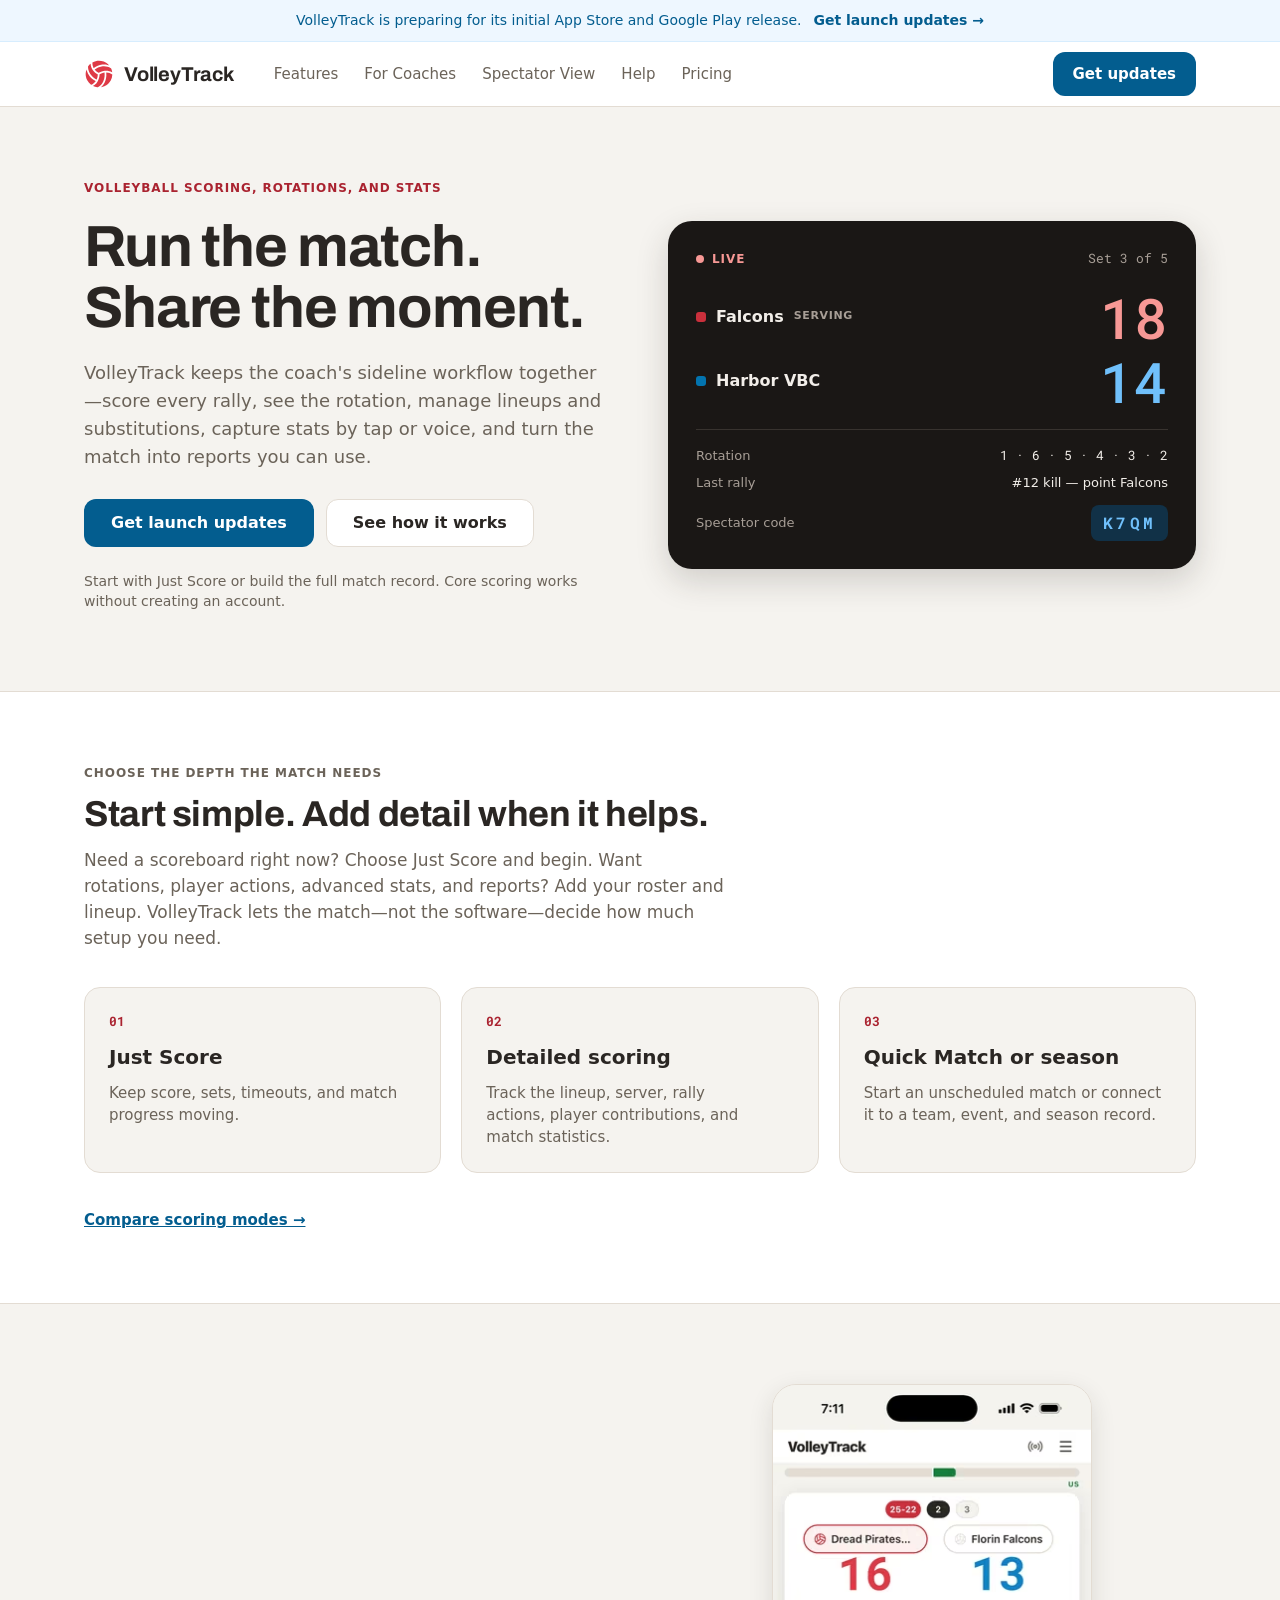
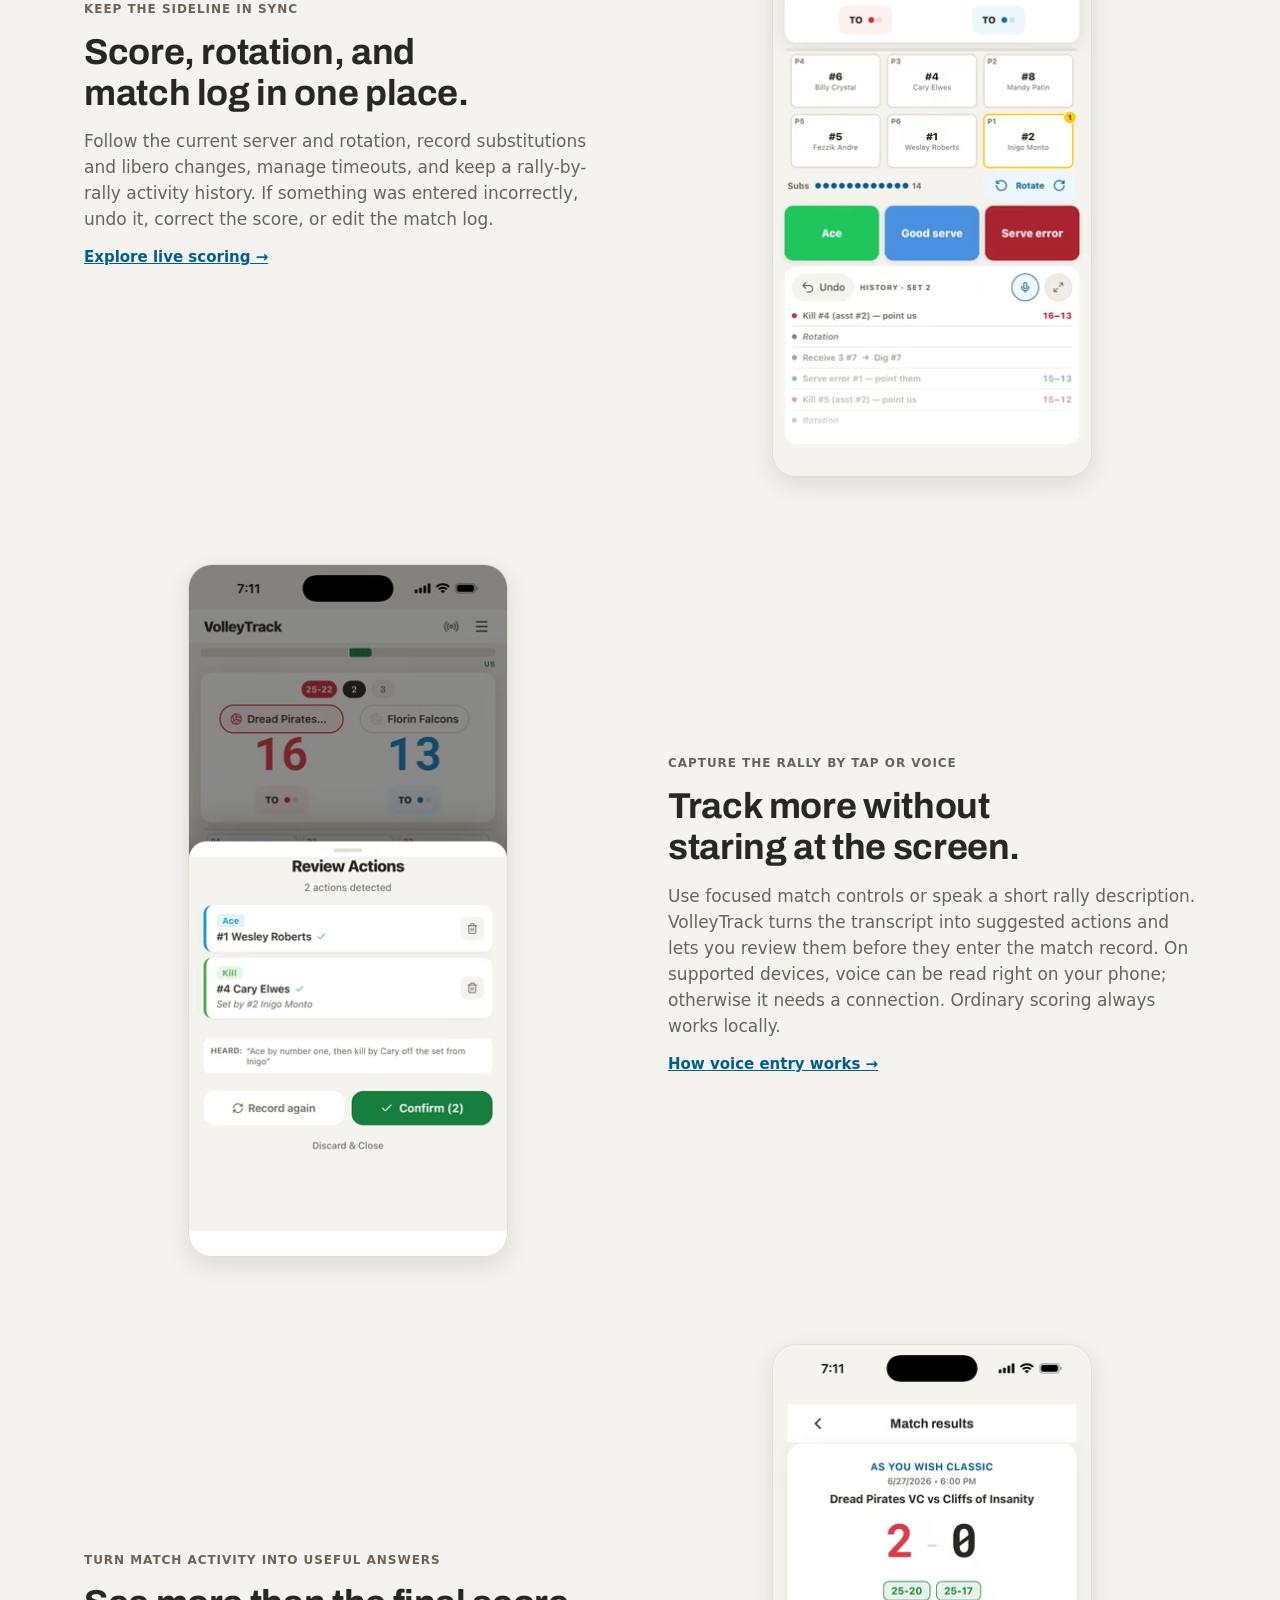
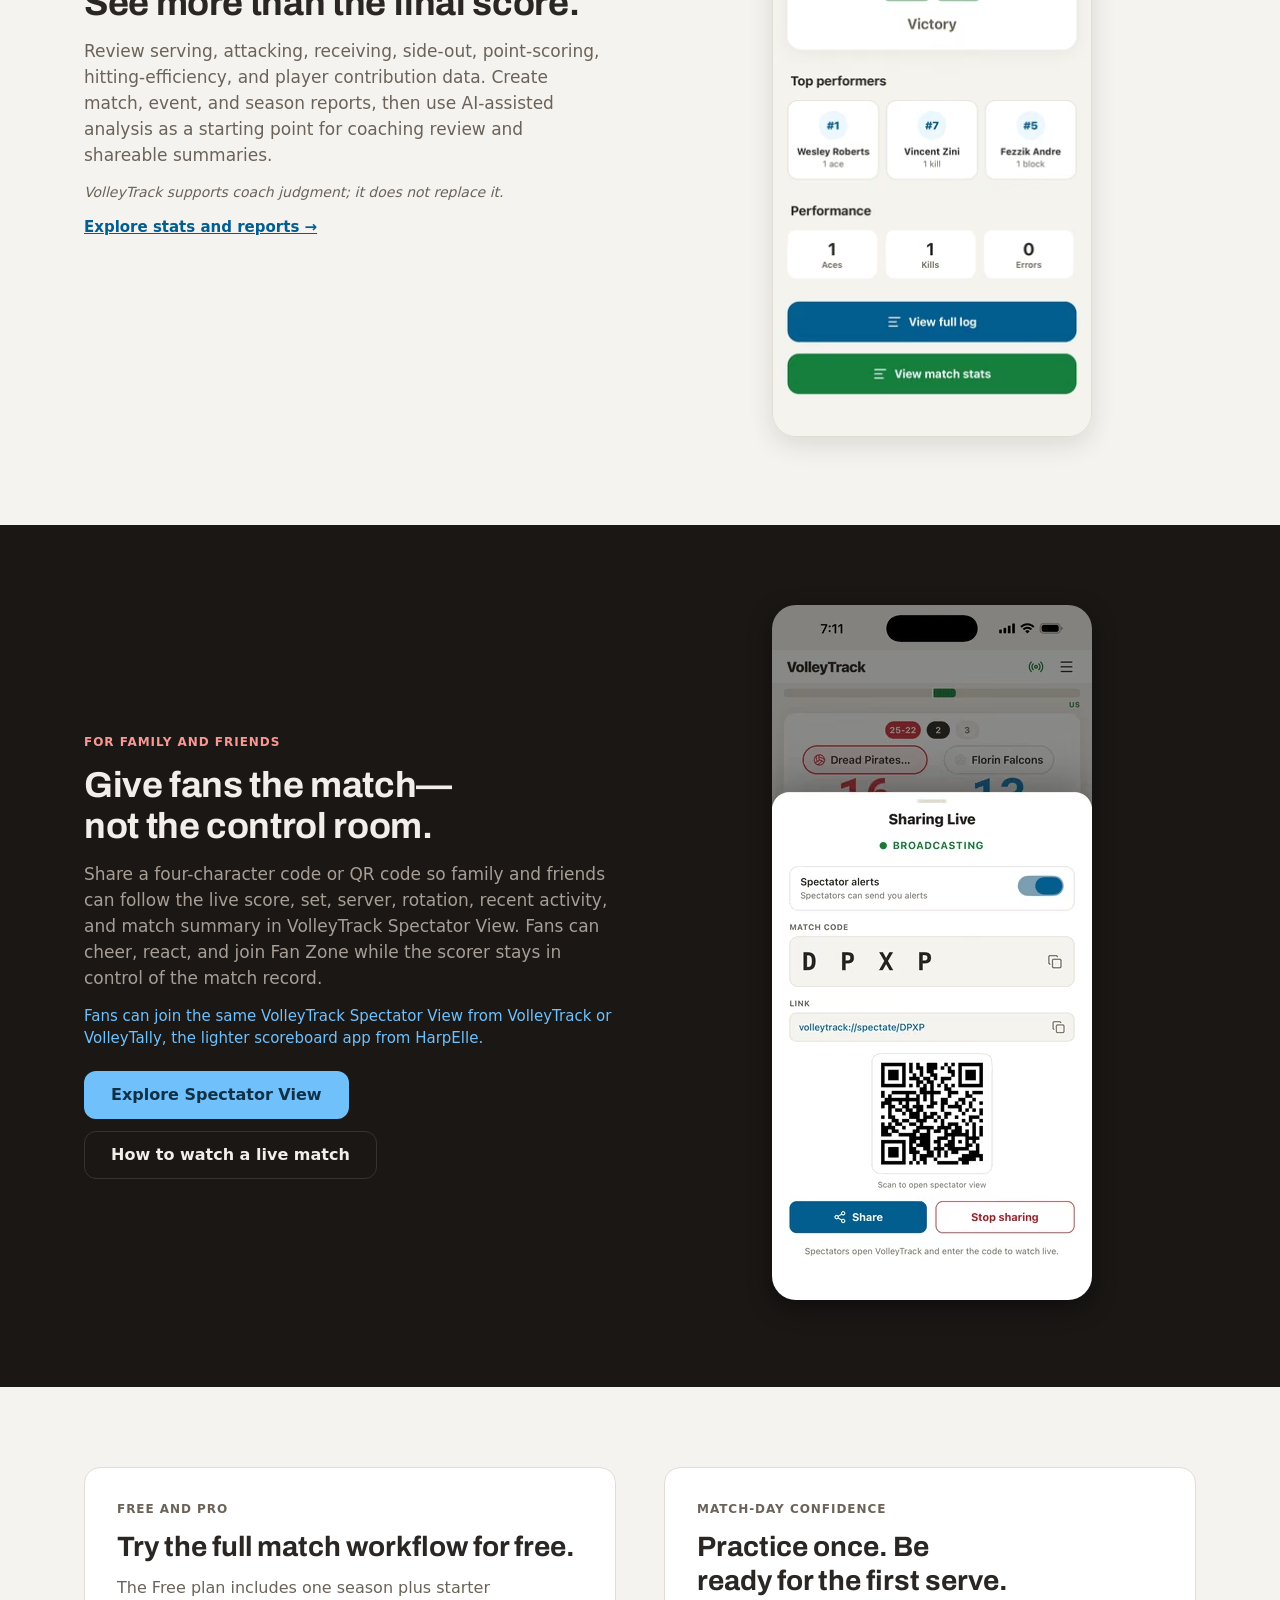
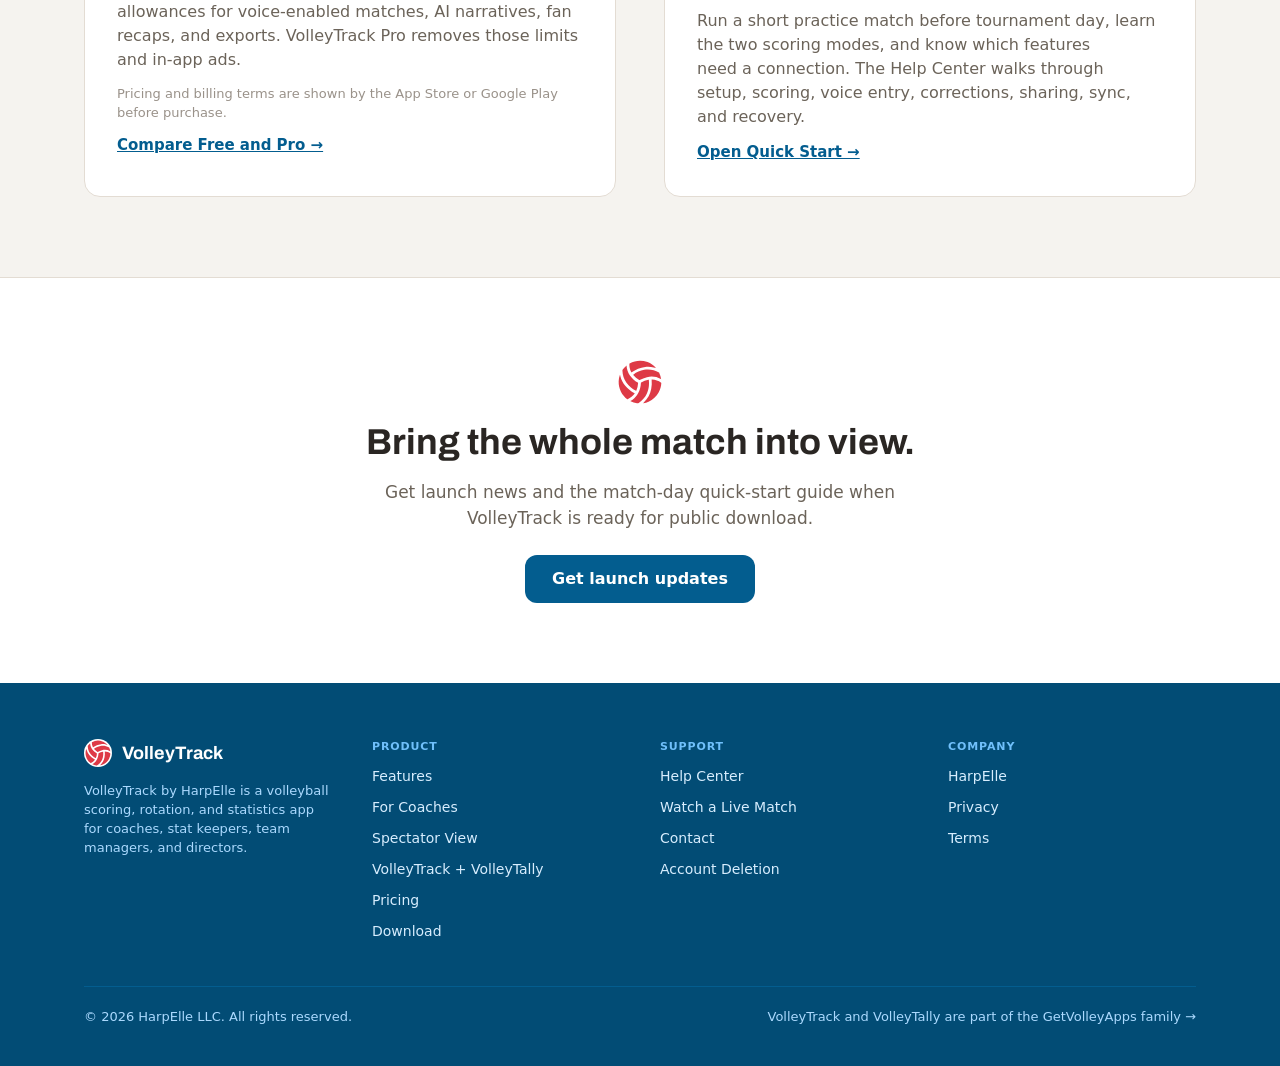
==== commit 5d37b5a9: "Privacy policy: name AI providers, consent, on-device voice, published stats pages Names Google Gemi" ====
--- a/index.html
+++ b/index.html
@@ -172,7 +172,7 @@
       <div style="display:flex;flex-direction:column;gap:14px;">
         <p style="margin:0;font-size:12px;font-weight:600;letter-spacing:0.08em;text-transform:uppercase;color:#6B6359;">Capture the rally by tap or voice</p>
         <h2 style="margin:0;font-family:'Archivo',-apple-system,sans-serif;font-weight:700;font-size:clamp(28px,3.4vw,36px);line-height:1.15;letter-spacing:-0.01em;">Track more without staring at the screen.</h2>
-        <p style="margin:0;font-size:17px;line-height:26px;color:#6B6359;text-wrap:pretty;">Use focused match controls or speak a short rally description. VolleyTrack turns the transcript into suggested actions and lets you review them before they enter the match record. Voice interpretation needs a connection; ordinary scoring remains available locally.</p>
+        <p style="margin:0;font-size:17px;line-height:26px;color:#6B6359;text-wrap:pretty;">Use focused match controls or speak a short rally description. VolleyTrack turns the transcript into suggested actions and lets you review them before they enter the match record. On supported devices, voice can be read right on your phone; otherwise it needs a connection. Ordinary scoring always works locally.</p>
         <a href="/features/#voice" style="font-size:15px;font-weight:600;">How voice entry works →</a>
       </div>
     </section>
